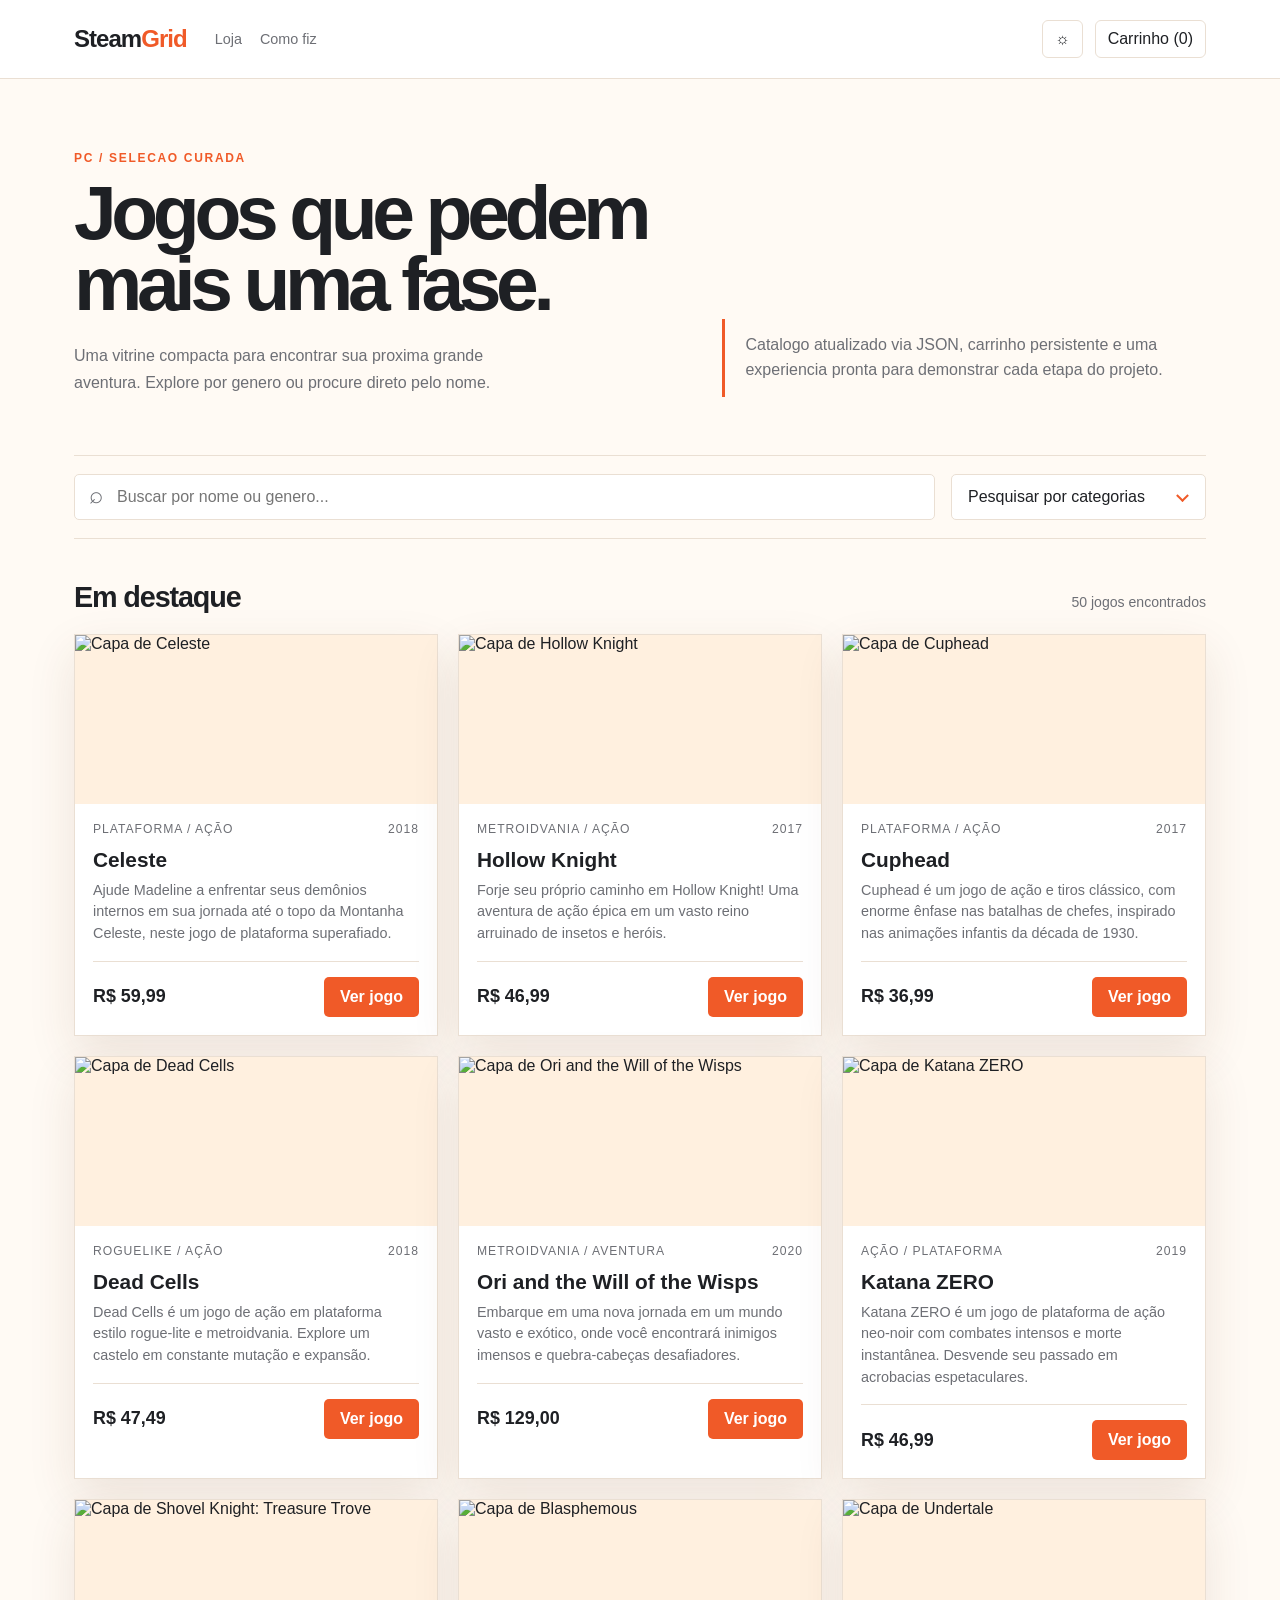
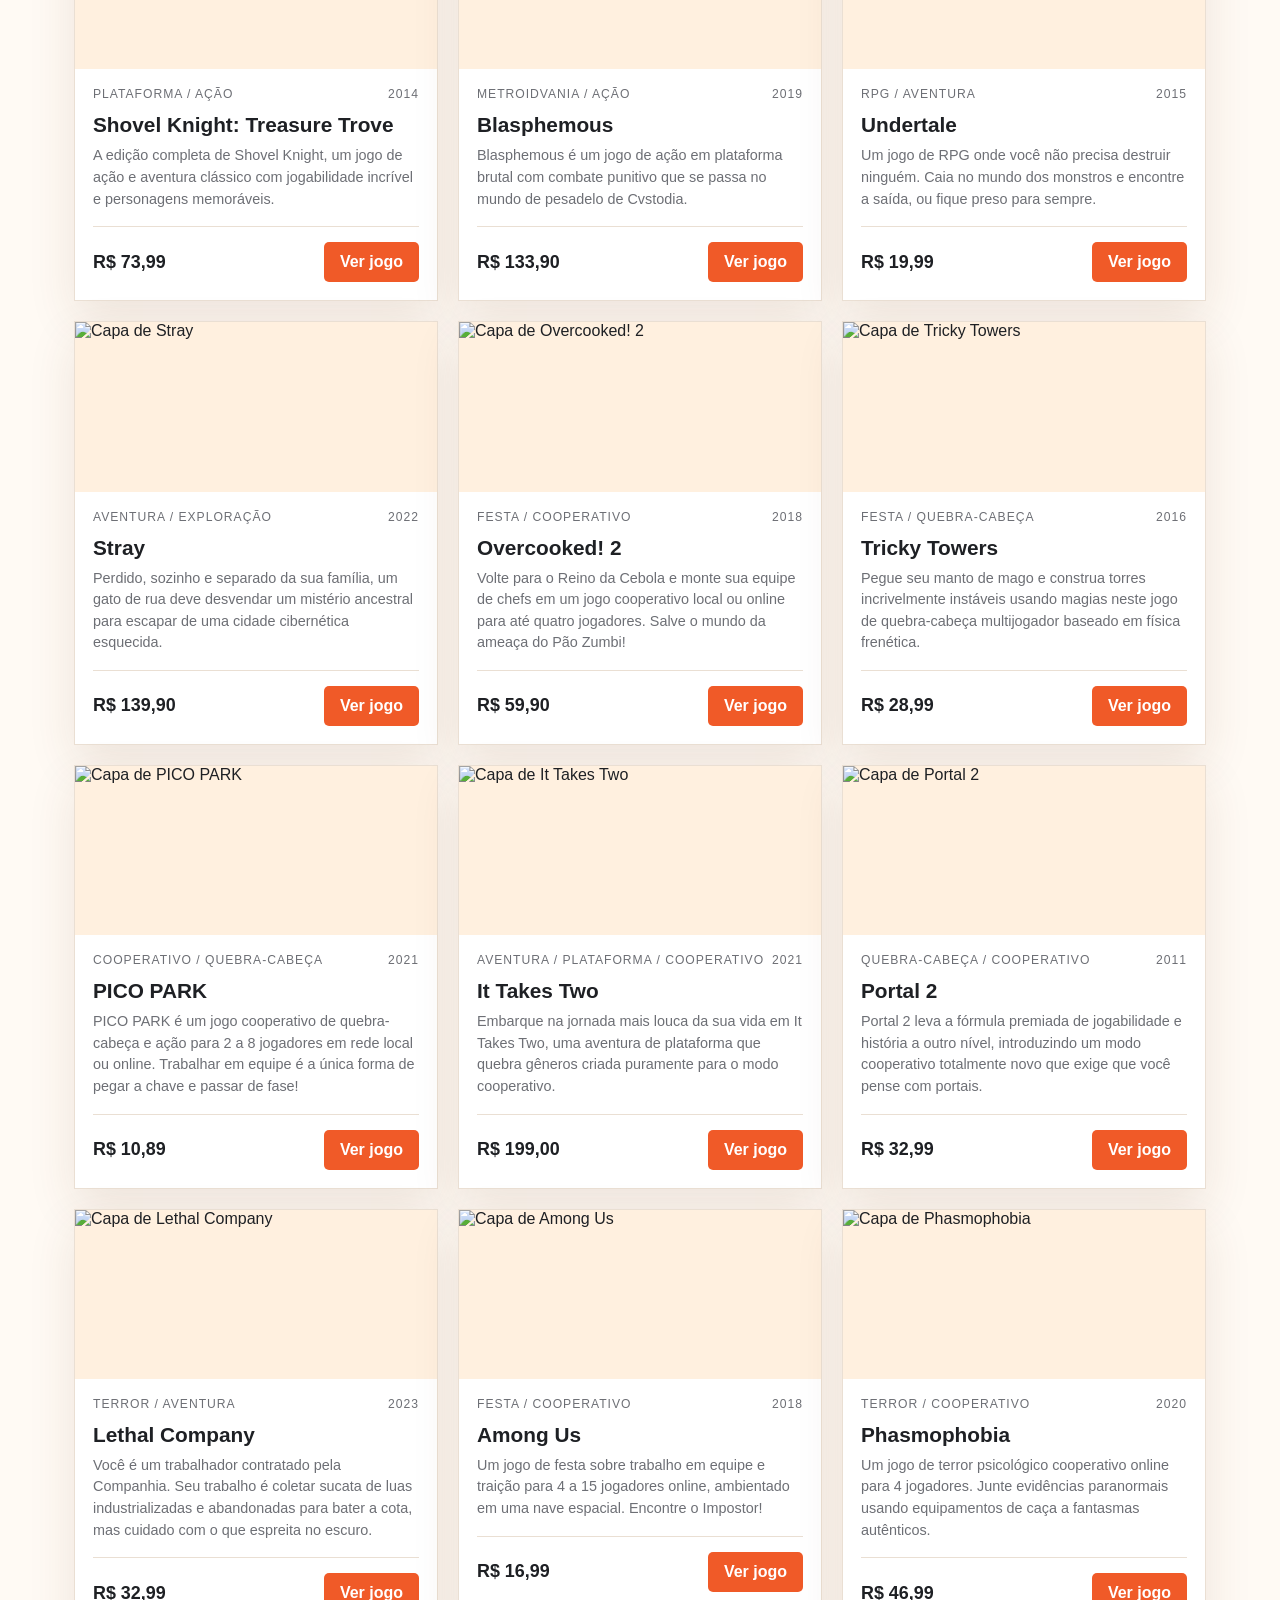
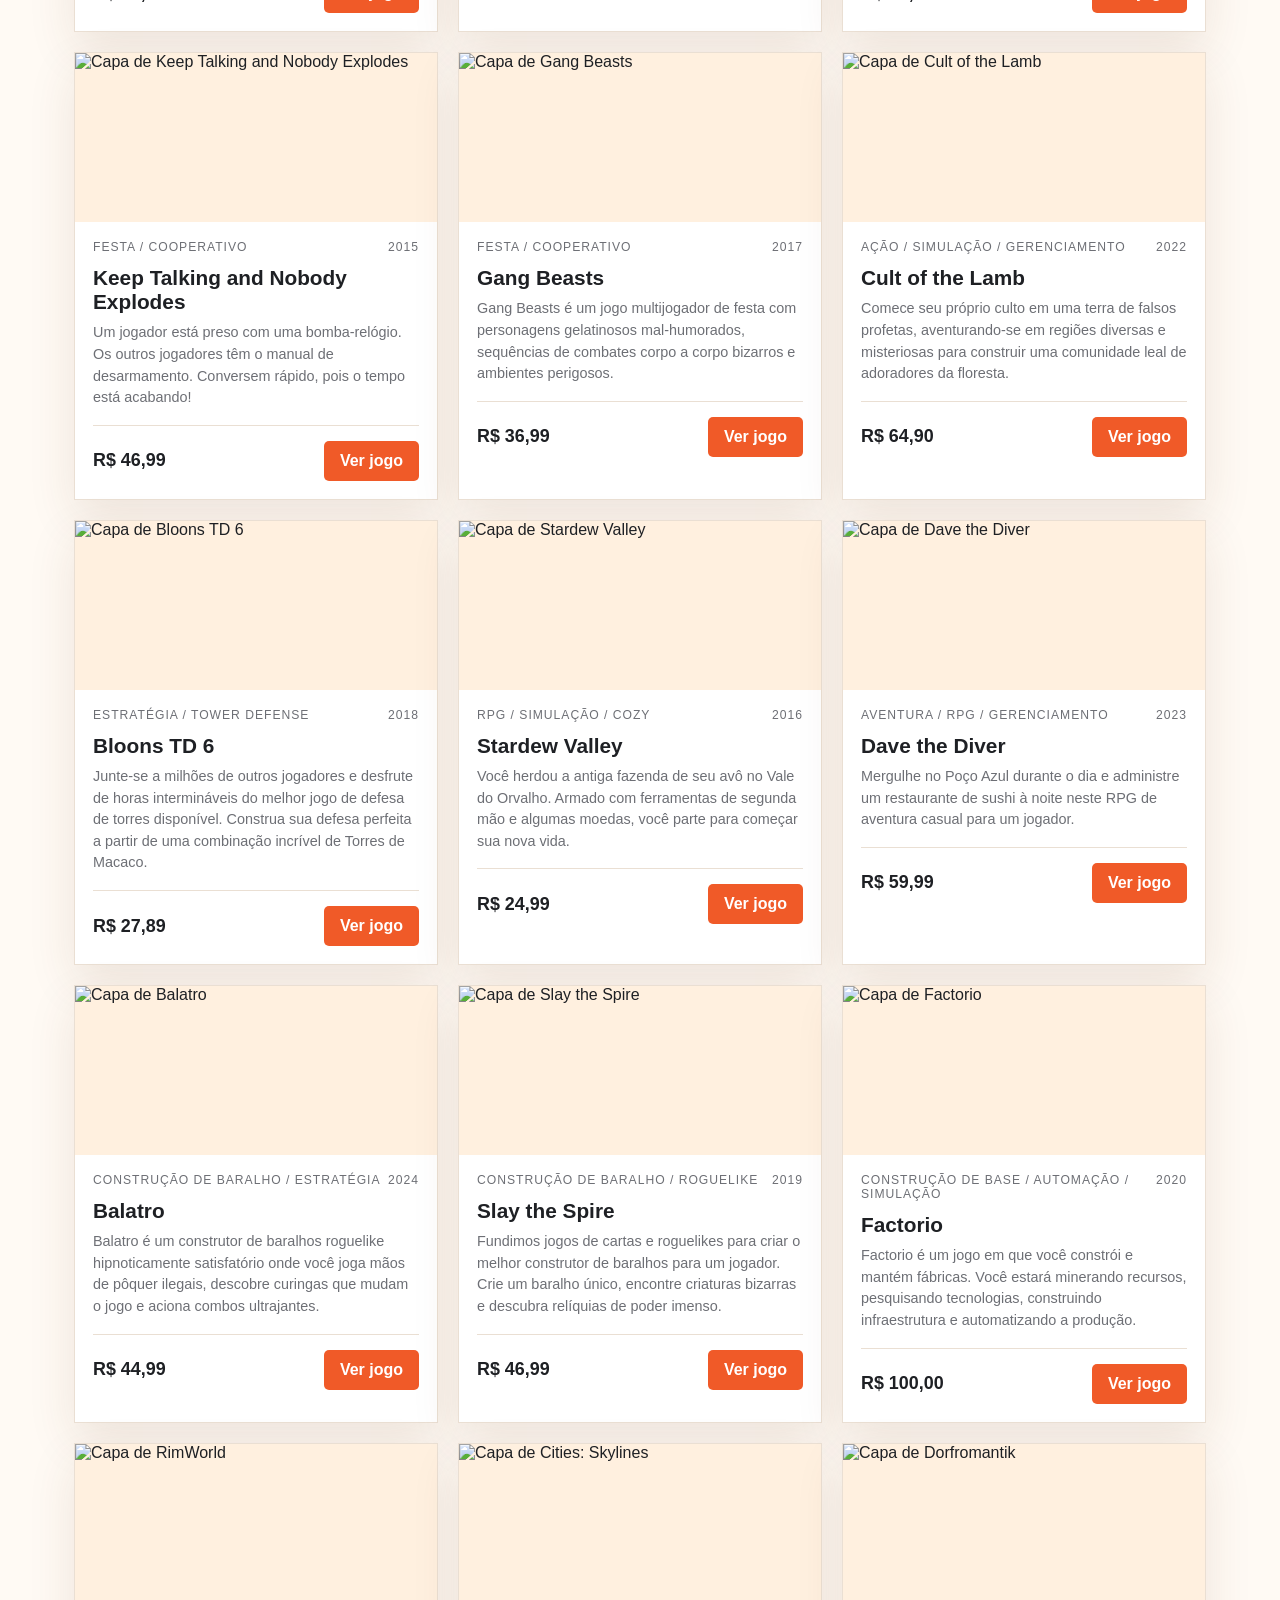
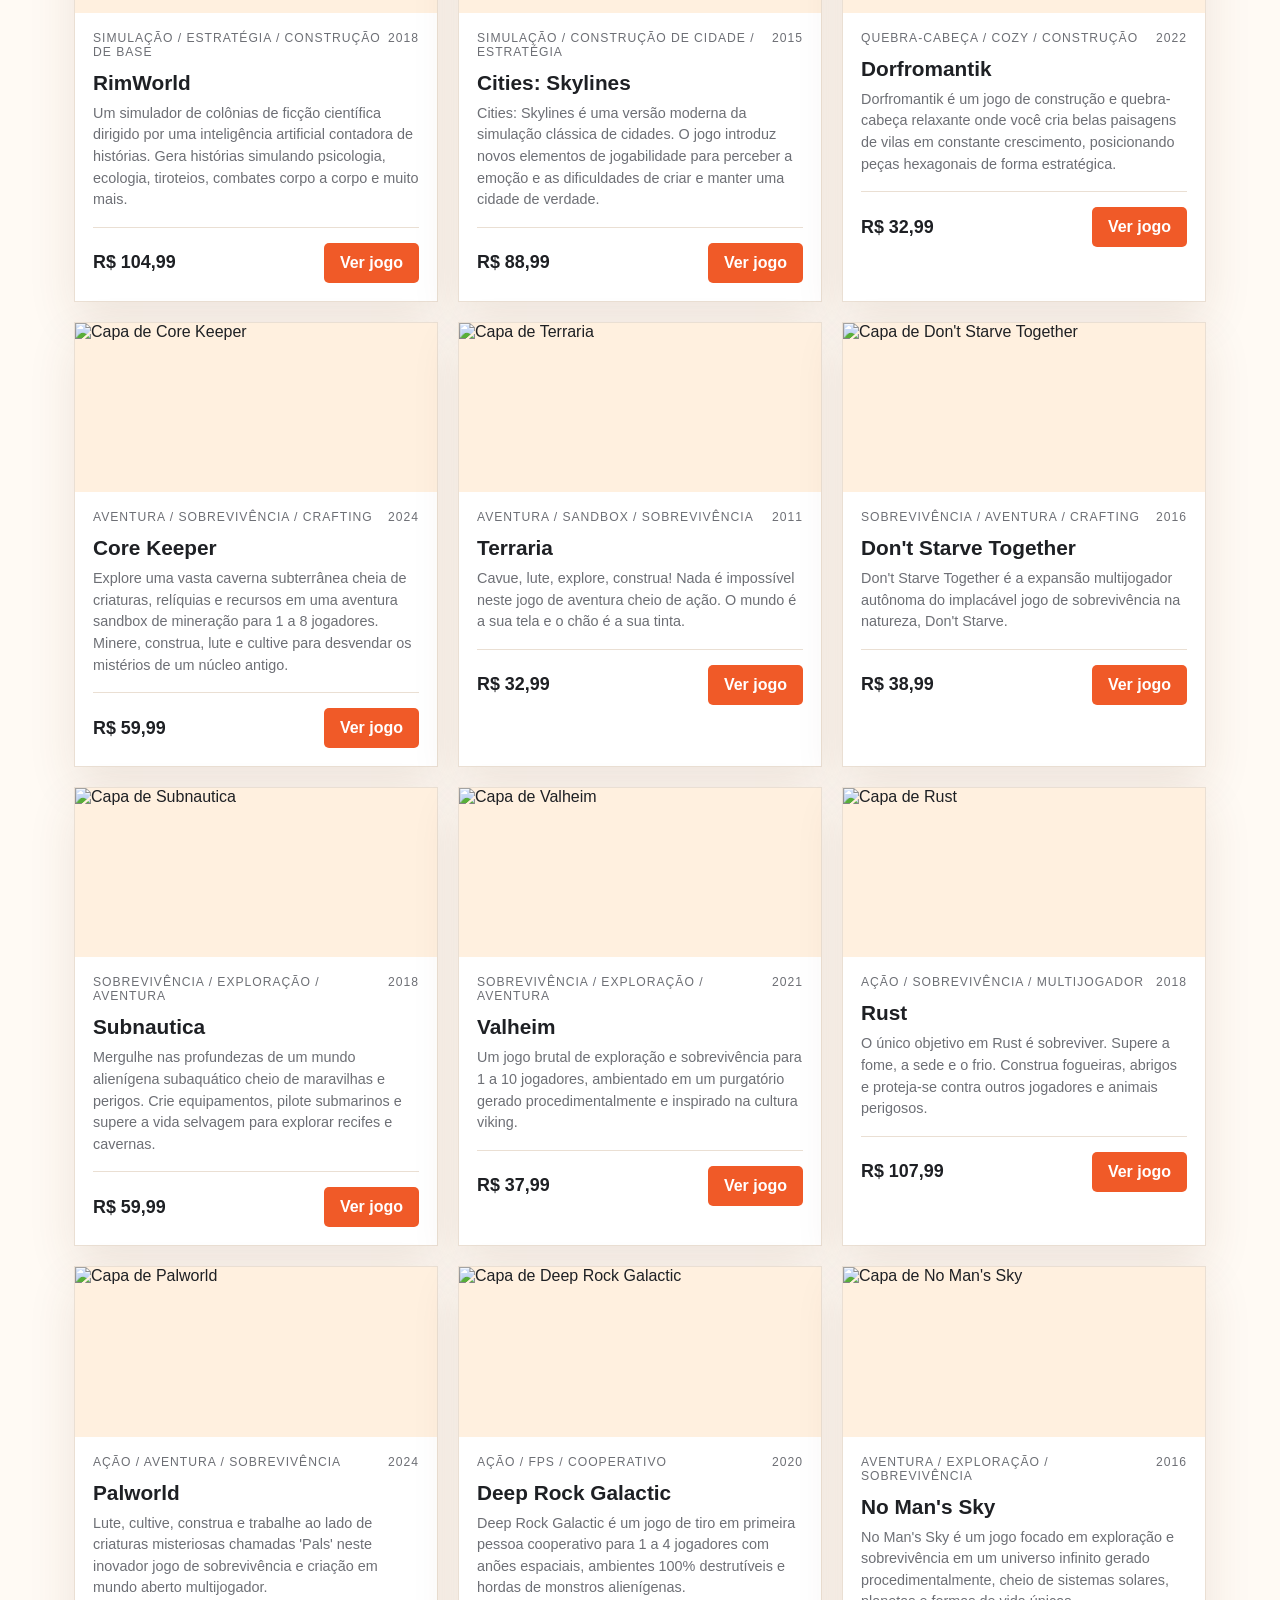
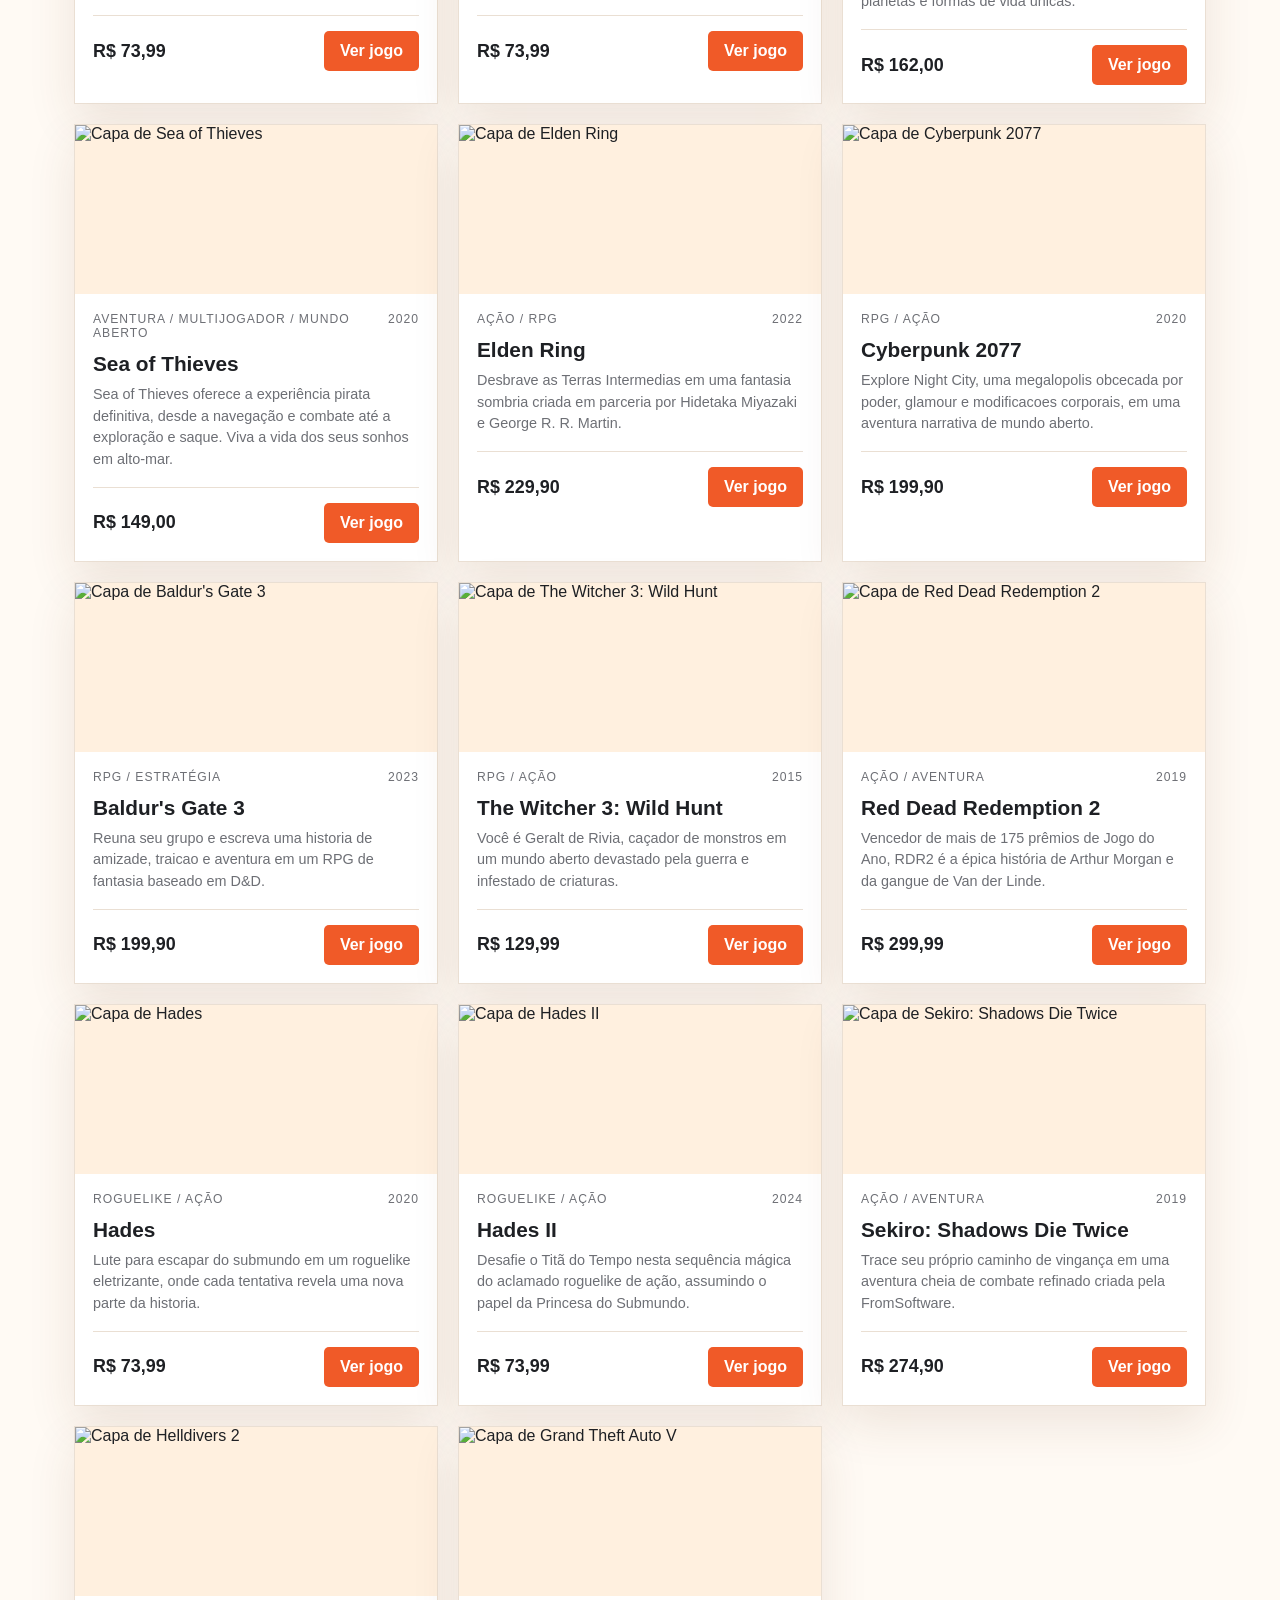
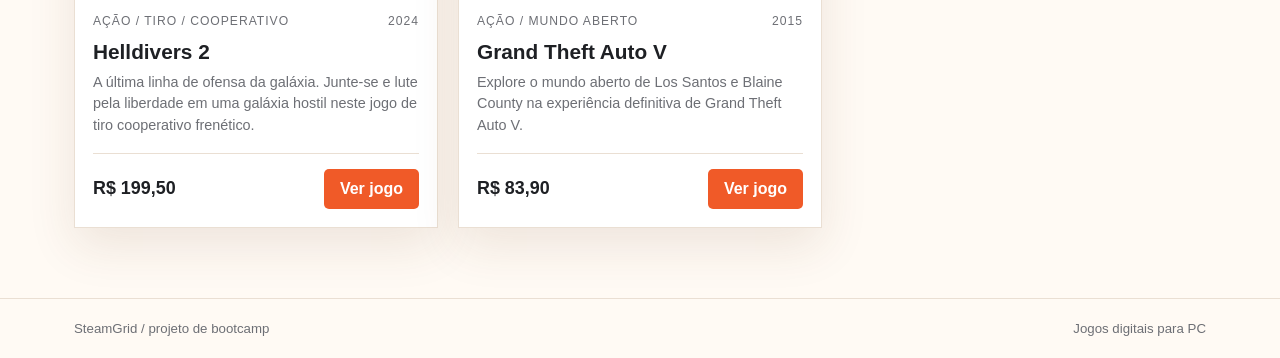
==== index.html @ 51281e7f "Corrigido algumas imagens dos jogos, Botão de visualizar categorias, e melhoria na pagina do produto" ====
<!doctype html>
<html lang="pt-BR">
<head>
  <meta charset="UTF-8">
  <meta name="viewport" content="width=device-width, initial-scale=1.0">
  <title>SteamGrid | Jogos para PC</title>
  <link rel="stylesheet" href="style.css">
</head>
<body data-page="home">
  <header class="site-header">
    <div class="header-inner">
      <a class="brand" href="index.html">Steam<span>Grid</span></a>
      <nav class="nav-links" aria-label="Navegacao principal">
        <a href="index.html">Loja</a>
        <a href="como-fiz.html">Como fiz</a>
      </nav>
      <div class="header-actions">
        <button class="icon-button" id="theme-toggle" type="button" aria-label="Alternar tema">☼</button>
        <a class="cart-link" href="carrinho.html">Carrinho (<span id="cart-count">0</span>)</a>
      </div>
    </div>
  </header>
  <main>
    <section class="hero">
      <div>
        <p class="eyebrow">PC / selecao curada</p>
        <h1>Jogos que pedem mais uma fase.</h1>
        <p class="hero-copy">Uma vitrine compacta para encontrar sua proxima grande aventura. Explore por genero ou procure direto pelo nome.</p>
      </div>
      <p class="hero-note">Catalogo atualizado via JSON, carrinho persistente e uma experiencia pronta para demonstrar cada etapa do projeto.</p>
    </section>
    <section class="toolbar" aria-label="Filtros de produtos">
      <div class="search"><input id="search-input" type="search" placeholder="Buscar por nome ou genero..." aria-label="Buscar jogos"></div>
      <div class="category-picker">
        <button class="category-trigger" id="category-trigger" type="button" aria-expanded="false" aria-controls="category-panel">Pesquisar por categorias</button>
        <div class="category-panel" id="category-panel" hidden>
          <div class="category-panel-heading"><strong>Escolha uma categoria</strong><button class="category-close" id="category-close" type="button" aria-label="Fechar categorias">×</button></div>
          <div class="category-options" id="genre-filters"></div>
        </div>
      </div>
    </section>
    <section>
      <div class="section-heading"><h2>Em destaque</h2><span id="result-count"></span></div>
      <div class="product-grid" id="product-grid" aria-live="polite"></div>
    </section>
  </main>
  <footer class="site-footer"><div class="footer-inner"><span>SteamGrid / projeto de bootcamp</span><span>Jogos digitais para PC</span></div></footer>
  <script src="app.js"></script>
</body>
</html>
---- style.css ----
:root {
  --bg: #fffaf4;
  --surface: #ffffff;
  --surface-muted: #fff0df;
  --text: #1e2024;
  --muted: #6d6f75;
  --line: #eadfd3;
  --accent: #f05a28;
  --accent-dark: #c73d12;
  --shadow: 0 18px 45px rgba(101, 58, 28, .11);
}

* { box-sizing: border-box; }

body {
  margin: 0;
  background: var(--bg);
  color: var(--text);
  font-family: "Trebuchet MS", "Segoe UI", sans-serif;
  transition: background .25s ease, color .25s ease;
}

body.dark-mode {
  --bg: #12171d;
  --surface: #1b232c;
  --surface-muted: #26394a;
  --text: #edf4fa;
  --muted: #a6b1bc;
  --line: #344451;
  --accent: #65b8e8;
  --accent-dark: #98d7fa;
  --shadow: 0 18px 45px rgba(0, 0, 0, .28);
}

a { color: inherit; text-decoration: none; }
button, input, select { font: inherit; }
button { cursor: pointer; }

.site-header {
  border-bottom: 1px solid var(--line);
  background: var(--surface);
  position: sticky;
  top: 0;
  z-index: 10;
}

.header-inner, main, .footer-inner { max-width: 1180px; margin: 0 auto; padding-left: 24px; padding-right: 24px; }
.header-inner { min-height: 78px; display: flex; align-items: center; gap: 28px; }
.brand { font-size: 1.5rem; font-weight: 900; letter-spacing: -.04em; }
.brand span { color: var(--accent); }
.nav-links { display: flex; gap: 18px; color: var(--muted); font-size: .9rem; }
.nav-links a:hover { color: var(--accent); }
.header-actions { margin-left: auto; display: flex; align-items: center; gap: 12px; }
.icon-button, .cart-link { border: 1px solid var(--line); background: var(--surface); color: var(--text); border-radius: 6px; padding: 9px 12px; }
.icon-button:hover, .cart-link:hover { border-color: var(--accent); color: var(--accent); }

.hero { padding: 72px 0 42px; display: grid; grid-template-columns: 1fr .8fr; gap: 44px; align-items: end; }
.eyebrow { color: var(--accent); font-size: .75rem; font-weight: 900; letter-spacing: .14em; text-transform: uppercase; }
h1, h2, h3, p { margin-top: 0; }
h1 { font-size: clamp(2.7rem, 6vw, 5.8rem); line-height: .92; letter-spacing: -.07em; max-width: 700px; margin-bottom: 24px; }
.hero-copy { color: var(--muted); max-width: 470px; line-height: 1.7; }
.hero-note { border-left: 3px solid var(--accent); padding: 14px 0 14px 20px; color: var(--muted); line-height: 1.55; }

.toolbar { border-top: 1px solid var(--line); border-bottom: 1px solid var(--line); padding: 18px 0; display: flex; gap: 16px; flex-wrap: wrap; align-items: center; }
.search { flex: 1 1 250px; min-width: 0; position: relative; }
.search input { width: 100%; border: 1px solid var(--line); border-radius: 5px; background: var(--surface); color: var(--text); padding: 13px 16px 13px 42px; outline: none; }
.search input:focus { border-color: var(--accent); }
.search::before { content: "⌕"; position: absolute; left: 15px; top: 7px; color: var(--muted); font-size: 1.5rem; }
.category-picker { position: relative; flex: 0 1 255px; }
.category-trigger { position: relative; width: 100%; border: 1px solid var(--line); border-radius: 5px; background: var(--surface); color: var(--text); padding: 13px 44px 13px 16px; text-align: left; transition: border-color .2s ease, box-shadow .2s ease; }
.category-trigger::after { content: ""; position: absolute; right: 18px; top: 50%; width: 7px; height: 7px; border-right: 2px solid var(--accent); border-bottom: 2px solid var(--accent); transform: translateY(-65%) rotate(45deg); transition: transform .2s ease; }
.category-trigger:hover, .category-trigger[aria-expanded="true"] { border-color: var(--accent); }
.category-trigger[aria-expanded="true"] { box-shadow: 0 0 0 3px rgba(240, 90, 40, .12); }
.category-trigger[aria-expanded="true"]::after { transform: translateY(-25%) rotate(225deg); }
.category-panel { position: absolute; z-index: 5; top: calc(100% + 10px); right: 0; width: min(360px, calc(100vw - 48px)); padding: 18px; border: 1px solid var(--line); background: var(--surface); box-shadow: var(--shadow); }
.category-panel-heading { display: flex; align-items: center; justify-content: space-between; gap: 16px; padding-bottom: 14px; border-bottom: 1px solid var(--line); }
.category-close { border: 0; background: transparent; color: var(--muted); font-size: 1.5rem; line-height: 1; padding: 0 4px; }
.category-close:hover { color: var(--accent); }
.category-options { display: grid; grid-template-columns: 1fr 1fr; gap: 8px; padding: 14px 8px 2px 0; max-height: 260px; overflow-y: auto; scrollbar-width: thin; scrollbar-color: var(--accent) var(--surface-muted); }
.category-options::-webkit-scrollbar { width: 9px; }
.category-options::-webkit-scrollbar-track { border-radius: 99px; background: var(--surface-muted); }
.category-options::-webkit-scrollbar-thumb { border: 2px solid var(--surface-muted); border-radius: 99px; background: var(--accent); }
.category-options::-webkit-scrollbar-thumb:hover { background: var(--accent-dark); }
.filter-button { border: 1px solid var(--line); background: transparent; color: var(--muted); border-radius: 4px; padding: 10px 12px; text-align: left; }
.filter-button.active, .filter-button:hover { background: var(--accent); border-color: var(--accent); color: #fff; }

.section-heading { display: flex; justify-content: space-between; align-items: baseline; padding: 42px 0 20px; }
.section-heading h2 { font-size: 1.8rem; letter-spacing: -.04em; margin: 0; }
#result-count { color: var(--muted); font-size: .88rem; }
.product-grid { display: grid; grid-template-columns: repeat(3, 1fr); gap: 20px; padding-bottom: 70px; }
.product-card { overflow: hidden; border: 1px solid var(--line); background: var(--surface); box-shadow: var(--shadow); transition: transform .2s ease, box-shadow .2s ease; }
.product-card:hover { transform: translateY(-5px); box-shadow: 0 22px 50px rgba(101, 58, 28, .18); }
.product-image { width: 100%; aspect-ratio: 460 / 215; object-fit: contain; background: var(--surface-muted); display: block; }
.card-body { padding: 18px; }
.card-meta { display: flex; justify-content: space-between; color: var(--muted); font-size: .76rem; text-transform: uppercase; letter-spacing: .08em; }
.card-body h3 { font-size: 1.3rem; margin: 12px 0 8px; }
.card-description { color: var(--muted); line-height: 1.5; min-height: 48px; font-size: .9rem; }
.card-footer { border-top: 1px solid var(--line); margin-top: 16px; padding-top: 15px; display: flex; align-items: center; justify-content: space-between; }
.price { font-weight: 900; font-size: 1.12rem; }
.cta { display: inline-flex; align-items: center; justify-content: center; border: 0; border-radius: 5px; background: var(--accent); color: #fff; padding: 11px 16px; font-weight: 800; }
.cta:hover { background: var(--accent-dark); }
.empty-state { grid-column: 1 / -1; text-align: center; padding: 70px 20px; color: var(--muted); }

.page-shell { padding-top: 55px; padding-bottom: 80px; min-height: calc(100vh - 160px); }
.back-link { color: var(--accent); font-size: .9rem; font-weight: 800; }
.detail { display: grid; grid-template-columns: .9fr 1.1fr; gap: 48px; padding-top: 24px; }
.detail-media { min-width: 0; }
.detail-info { padding-top: 2px; }
.detail-info .back-link { display: inline-flex; margin-bottom: 22px; }
.detail-info .eyebrow { margin-bottom: 18px; padding-top: 16px; border-top: 1px solid var(--line); }
.detail-image { width: 100%; aspect-ratio: 460 / 215; object-fit: contain; background: var(--surface-muted); box-shadow: var(--shadow); }
.detail-gallery { display: grid; grid-template-columns: repeat(4, 1fr); gap: 10px; margin-top: 12px; }
.gallery-thumb { min-width: 0; padding: 0; border: 2px solid transparent; background: var(--surface-muted); cursor: pointer; }
.gallery-thumb.active, .gallery-thumb:hover { border-color: var(--accent); }
.gallery-thumb img { display: block; width: 100%; aspect-ratio: 460 / 215; object-fit: cover; }
.detail h1 { font-size: clamp(2.4rem, 5vw, 4.8rem); margin-top: 14px; }
.detail-description { color: var(--muted); font-size: 1.08rem; line-height: 1.7; max-width: 620px; }
.detail-price { font-size: 2rem; font-weight: 900; margin: 28px 0 18px; }
.specs { display: grid; gap: 14px; margin: 36px 0; }
.spec { border-top: 1px solid var(--line); padding-top: 13px; }
.spec strong { display: block; font-size: .78rem; color: var(--accent); text-transform: uppercase; letter-spacing: .1em; margin-bottom: 7px; }
.spec span { color: var(--muted); line-height: 1.5; }

.content-narrow { max-width: 760px; margin: 0 auto; }
.content-narrow h1 { font-size: clamp(2.8rem, 7vw, 5rem); }
.form { display: grid; gap: 16px; margin-top: 30px; }
.form label { display: grid; gap: 7px; font-weight: 800; font-size: .9rem; }
.form input, .form select { border: 1px solid var(--line); background: var(--surface); color: var(--text); padding: 13px; border-radius: 4px; }
.payment-details { display: grid; }
.payment-panel { display: grid; gap: 14px; border: 1px solid var(--line); background: var(--surface-muted); padding: 22px; }
.payment-panel h2 { margin: 0; font-size: 1.25rem; }
.boleto-required { color: var(--accent); }
.payment-panel label { background: var(--surface); padding: 12px; border: 1px solid var(--line); }
.payment-panel input, .payment-panel select { width: 100%; }
.form-row { display: grid; grid-template-columns: 1fr 1fr; gap: 14px; }
.installments-title { margin: 0 0 10px; font-size: .95rem; }
.installment-control { display: grid; gap: 8px; border-top: 1px solid var(--line); padding-top: 16px; }
.installment-control > label { padding: 0; border: 0; background: transparent; }
.installment-input-row { display: flex; align-items: center; gap: 12px; }
.installment-input-row input { width: 92px; font-size: 1.15rem; font-weight: 900; text-align: center; }
.installment-input-row span { color: var(--muted); font-size: .85rem; font-weight: 400; }
.installment-summary { display: flex; justify-content: space-between; align-items: center; gap: 12px; padding: 14px; border: 1px solid var(--accent); background: var(--surface); }
.installment-summary strong { color: var(--accent); font-size: 1.15rem; }
.installment-summary span { color: var(--muted); font-size: .82rem; text-align: right; }
.boleto-customer { display: grid; grid-template-columns: 1fr 1fr; gap: 14px; border-bottom: 1px solid var(--line); padding-bottom: 10px; }
.boleto-customer p { margin: 0; overflow-wrap: anywhere; }
.qr-code { width: 174px; height: 174px; margin: 0 auto; border: 10px solid #fff; background-color: #fff; background-image: linear-gradient(90deg, #111 12%, transparent 12% 22%, #111 22% 35%, transparent 35% 45%, #111 45% 58%, transparent 58% 70%, #111 70% 79%, transparent 79%), linear-gradient(#111 12%, transparent 12% 24%, #111 24% 38%, transparent 38% 49%, #111 49% 63%, transparent 63% 76%, #111 76% 88%, transparent 88%); background-size: 37px 37px; box-shadow: inset 0 0 0 8px #111; }
.payment-code { overflow-wrap: anywhere; font-family: monospace; font-size: .82rem; text-align: center; color: var(--text); margin: 0; }
.pix-panel > p:not(.payment-code) { text-align: center; color: var(--muted); margin: 0; }
.pix-timer { display: flex; justify-content: space-between; align-items: center; border-top: 1px solid var(--line); padding-top: 14px; color: var(--muted); }
.pix-timer strong { color: var(--accent); font-size: 1.4rem; font-variant-numeric: tabular-nums; }
.barcode { overflow: hidden; font-family: monospace; font-size: 1.7rem; letter-spacing: .12em; white-space: nowrap; margin: 0; }
.secondary-button { justify-self: start; border: 1px solid var(--accent); background: transparent; color: var(--accent); border-radius: 5px; padding: 10px 14px; font-weight: 800; }
.secondary-button:hover { background: var(--accent); color: #fff; }
.cart-list { display: grid; gap: 12px; margin: 28px 0; }
.cart-item { display: flex; gap: 18px; align-items: center; border-bottom: 1px solid var(--line); padding: 0 0 14px; }
.cart-item img { width: 120px; height: 76px; object-fit: cover; }
.cart-item-main { flex: 1; }
.cart-item-main h3 { margin: 0 0 5px; }
.cart-item-main p { color: var(--muted); margin: 0; font-size: .9rem; }
.remove-button { border: 0; background: none; color: var(--muted); }
.remove-button:hover { color: var(--accent); }
.cart-total { display: flex; justify-content: space-between; align-items: center; border-top: 2px solid var(--text); padding-top: 18px; font-size: 1.25rem; font-weight: 900; }
.success { text-align: center; padding: 80px 0; }
.success-mark { color: var(--accent); font-size: 4rem; font-weight: 900; }
.video-placeholder { aspect-ratio: 16 / 9; border: 1px dashed var(--accent); display: grid; place-items: center; margin-top: 30px; color: var(--muted); background: var(--surface-muted); }
.site-footer { border-top: 1px solid var(--line); color: var(--muted); padding: 22px 0; font-size: .83rem; }
.footer-inner { display: flex; justify-content: space-between; gap: 20px; }

@media (max-width: 760px) {
  .header-inner { gap: 14px; flex-wrap: wrap; padding-top: 14px; padding-bottom: 14px; }
  .nav-links { order: 3; width: 100%; justify-content: space-between; }
  .hero, .detail { grid-template-columns: 1fr; gap: 22px; padding-top: 45px; }
  h1 { font-size: 3.5rem; }
  .product-grid { grid-template-columns: 1fr; }
  .form-row { grid-template-columns: 1fr; gap: 16px; }
  .section-heading { padding-top: 32px; }
  .footer-inner { flex-direction: column; }
}

@media print {
  @page { size: A4; margin: 12mm; }
  html, body { width: 100%; height: 100%; margin: 0; padding: 0; overflow: hidden; }
  body * { visibility: hidden; }
  #boleto, #boleto * { visibility: visible; }
  #boleto { position: fixed; inset: 0; width: 100%; height: auto; max-height: 100%; border: 1px solid #111; color: #111; background: #fff; padding: 24px; page-break-inside: avoid; break-inside: avoid; }
  #print-boleto { display: none; }
}
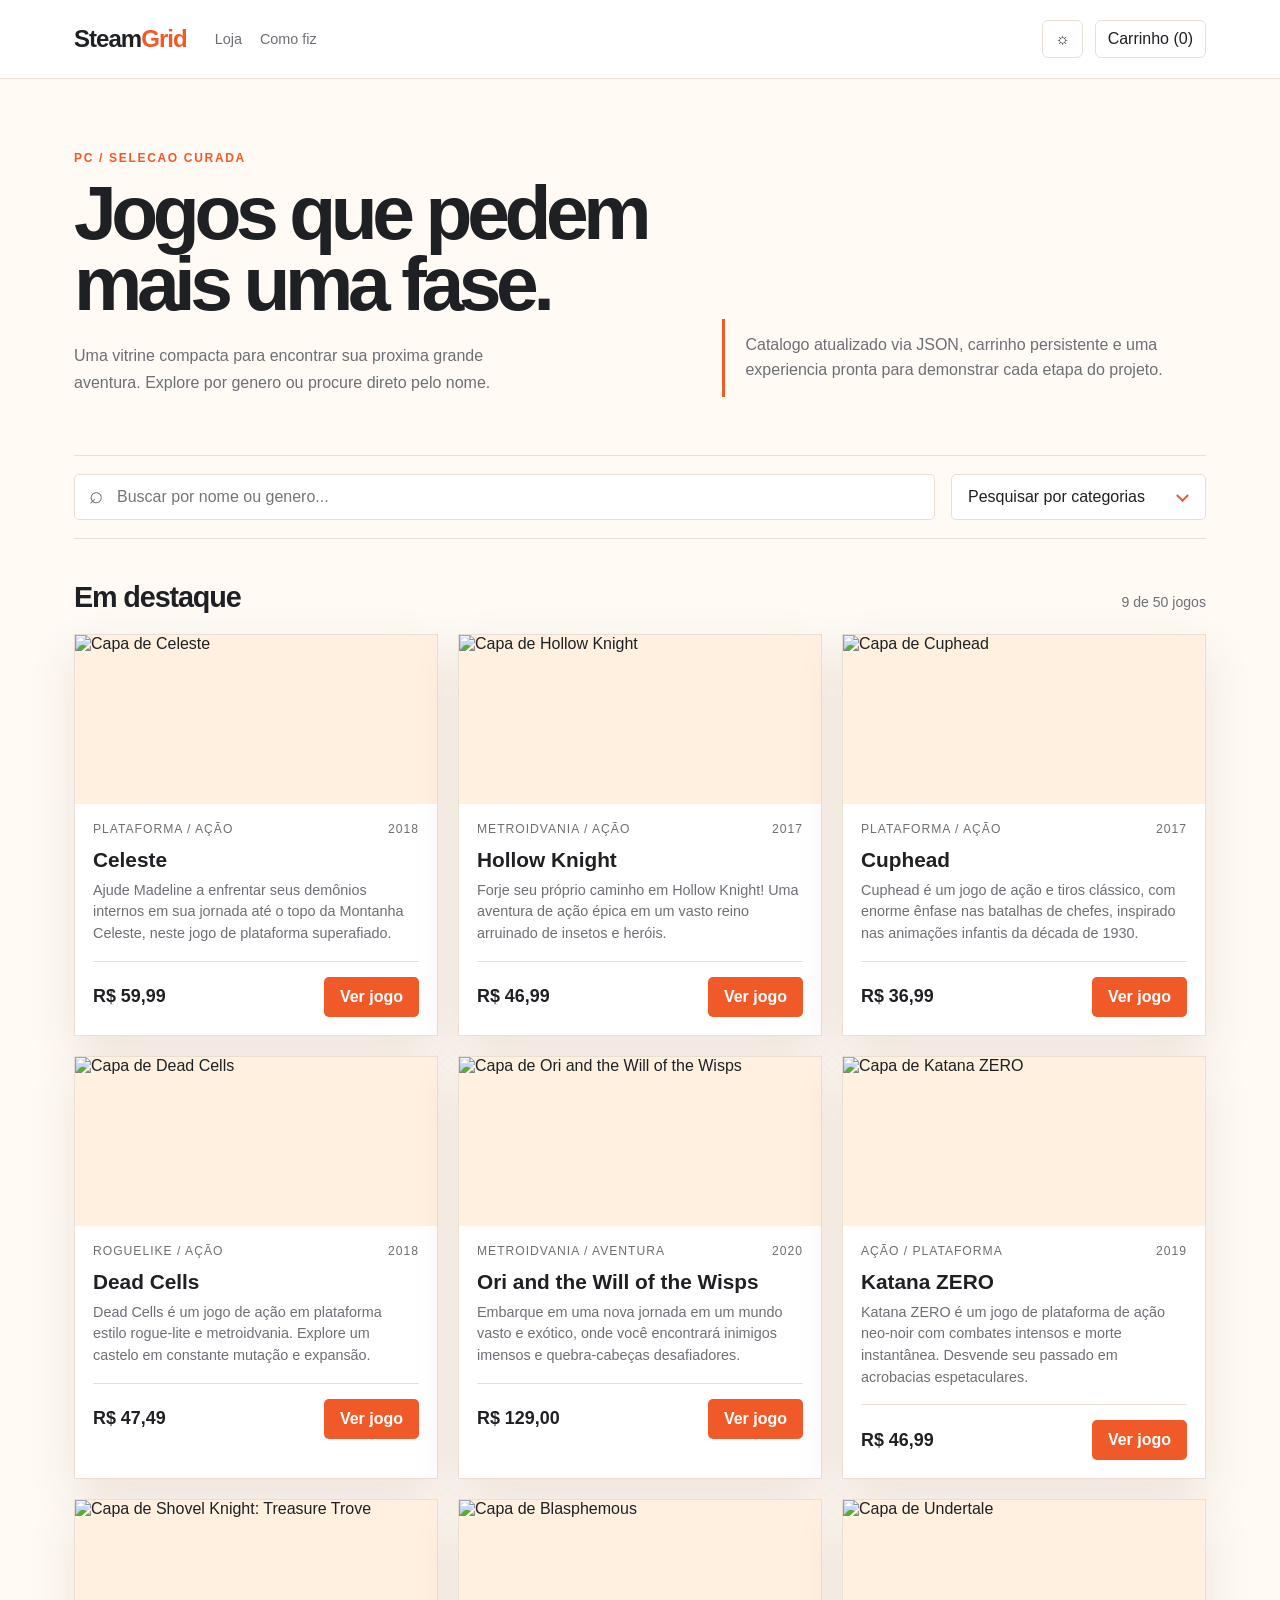
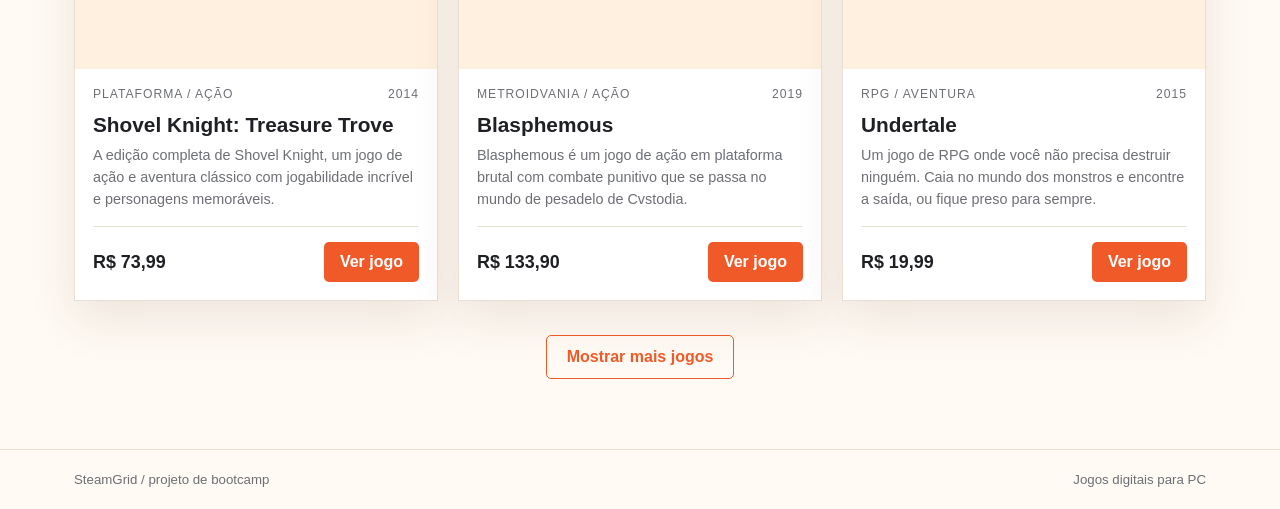
==== commit 8e24a9eb: "Adicionado o botão de 'mostrar mais', para fazer carregar menos imagens na hora que abrir a pagina, " ====
--- a/index.html
+++ b/index.html
@@ -42,6 +42,8 @@
     <section>
       <div class="section-heading"><h2>Em destaque</h2><span id="result-count"></span></div>
       <div class="product-grid" id="product-grid" aria-live="polite"></div>
+      <button class="load-more" id="load-more" type="button">Mostrar mais jogos</button>
+      <p class="list-end-message" id="list-end-message" hidden>Você chegou ao fim da lista.</p>
     </section>
   </main>
   <footer class="site-footer"><div class="footer-inner"><span>SteamGrid / projeto de bootcamp</span><span>Jogos digitais para PC</span></div></footer>
--- a/style.css
+++ b/style.css
@@ -91,6 +91,10 @@
 .product-card { overflow: hidden; border: 1px solid var(--line); background: var(--surface); box-shadow: var(--shadow); transition: transform .2s ease, box-shadow .2s ease; }
 .product-card:hover { transform: translateY(-5px); box-shadow: 0 22px 50px rgba(101, 58, 28, .18); }
 .product-image { width: 100%; aspect-ratio: 460 / 215; object-fit: contain; background: var(--surface-muted); display: block; }
+.load-more { display: block; margin: -36px auto 70px; border: 1px solid var(--accent); border-radius: 5px; background: transparent; color: var(--accent); padding: 12px 20px; font-weight: 800; }
+.load-more[hidden], .list-end-message[hidden] { display: none; }
+.load-more:hover { background: var(--accent); color: #fff; }
+.list-end-message { margin: -36px auto 70px; color: var(--muted); font-size: .88rem; text-align: center; }
 .card-body { padding: 18px; }
 .card-meta { display: flex; justify-content: space-between; color: var(--muted); font-size: .76rem; text-transform: uppercase; letter-spacing: .08em; }
 .card-body h3 { font-size: 1.3rem; margin: 12px 0 8px; }
@@ -144,7 +148,19 @@
 .installment-summary span { color: var(--muted); font-size: .82rem; text-align: right; }
 .boleto-customer { display: grid; grid-template-columns: 1fr 1fr; gap: 14px; border-bottom: 1px solid var(--line); padding-bottom: 10px; }
 .boleto-customer p { margin: 0; overflow-wrap: anywhere; }
-.qr-code { width: 174px; height: 174px; margin: 0 auto; border: 10px solid #fff; background-color: #fff; background-image: linear-gradient(90deg, #111 12%, transparent 12% 22%, #111 22% 35%, transparent 35% 45%, #111 45% 58%, transparent 58% 70%, #111 70% 79%, transparent 79%), linear-gradient(#111 12%, transparent 12% 24%, #111 24% 38%, transparent 38% 49%, #111 49% 63%, transparent 63% 76%, #111 76% 88%, transparent 88%); background-size: 37px 37px; box-shadow: inset 0 0 0 8px #111; }
+.boleto-products { display: grid; gap: 9px; padding: 14px 0; border-bottom: 1px solid var(--line); }
+.boleto-products-title { color: var(--accent); font-size: .78rem; letter-spacing: .1em; text-transform: uppercase; }
+.boleto-product, .boleto-summary { display: flex; justify-content: space-between; gap: 18px; }
+.boleto-product span { overflow-wrap: anywhere; }
+.boleto-product strong, .boleto-summary strong { white-space: nowrap; }
+.boleto-summary { padding-top: 14px; }
+.boleto-summary p { margin: 0; color: var(--muted); }
+.qr-code { position: relative; isolation: isolate; width: 184px; height: 184px; margin: 0 auto; border: 10px solid #fff; background-color: #fff; background-image: repeating-linear-gradient(0deg, #111 0 5px, transparent 5px 10px), repeating-linear-gradient(90deg, transparent 0 5px, #111 5px 10px); background-size: 10px 10px; box-shadow: 0 0 0 1px #d8d8d8, inset 0 0 0 2px #111; }
+.qr-code::before, .qr-code::after, .qr-code span::before { content: ""; position: absolute; z-index: 2; width: 31px; height: 31px; border: 7px solid #111; background: #fff; box-shadow: inset 0 0 0 7px #111; }
+.qr-code::before { top: 0; left: 0; }
+.qr-code::after { top: 0; right: 0; }
+.qr-code span::before { bottom: 0; left: 0; }
+.qr-code span { position: absolute; z-index: 3; left: 50%; top: 50%; width: 25px; height: 25px; transform: translate(-50%, -50%); border: 5px solid #111; background: #fff; box-shadow: 0 0 0 5px #fff; }
 .payment-code { overflow-wrap: anywhere; font-family: monospace; font-size: .82rem; text-align: center; color: var(--text); margin: 0; }
 .pix-panel > p:not(.payment-code) { text-align: center; color: var(--muted); margin: 0; }
 .pix-timer { display: flex; justify-content: space-between; align-items: center; border-top: 1px solid var(--line); padding-top: 14px; color: var(--muted); }
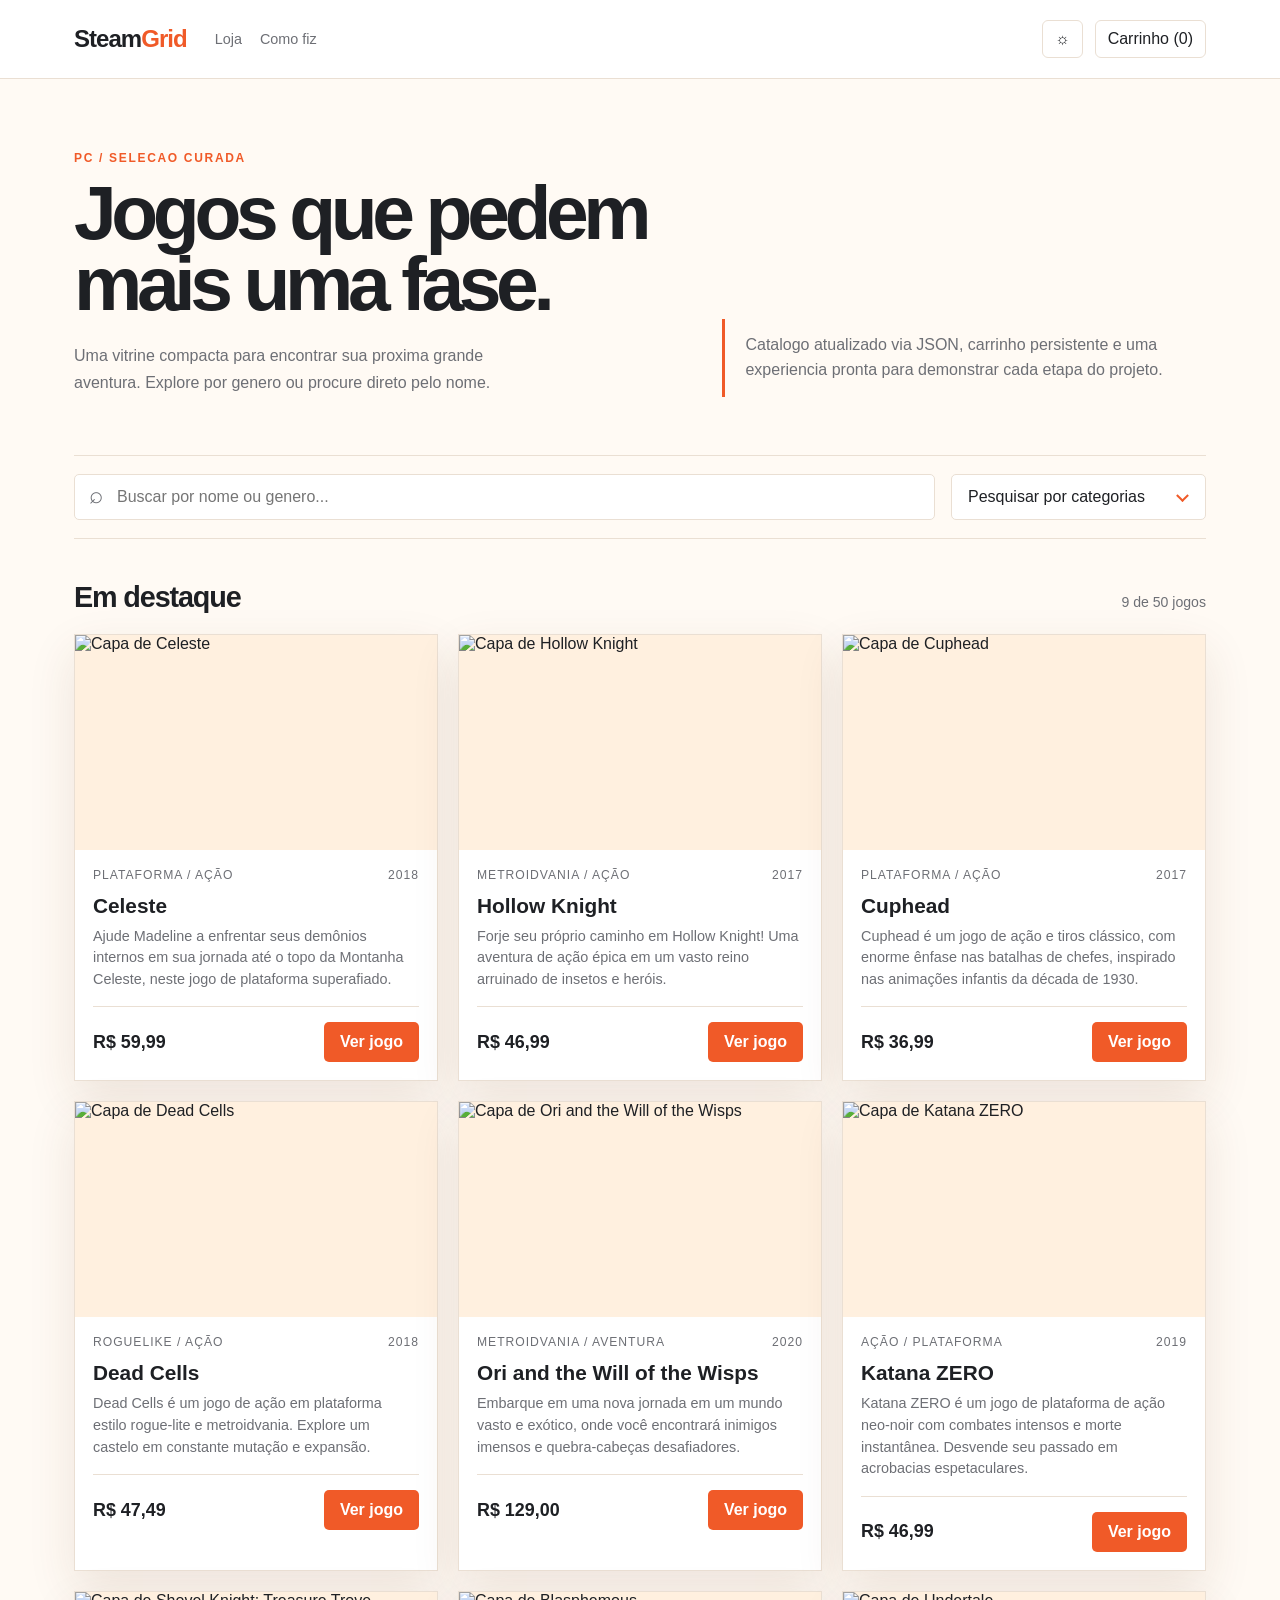
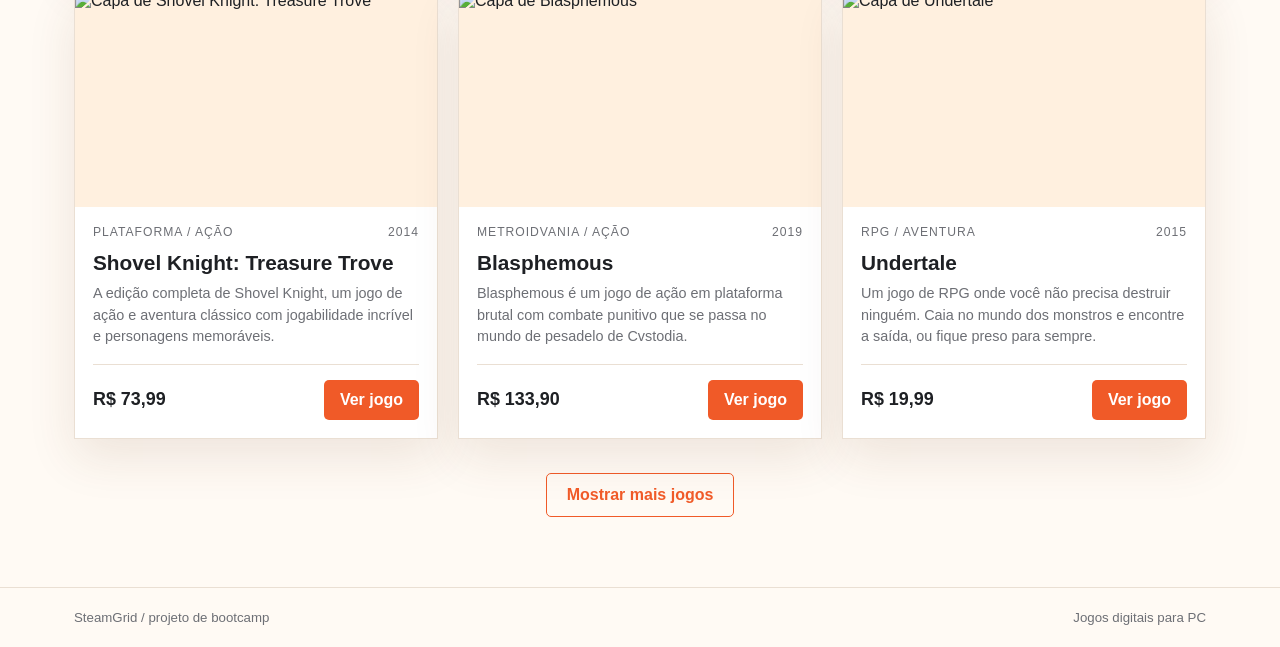
==== commit e68ca236: "Projeto refatorado para melhorar estatísticas do LightHouse" ====
--- a/index.html
+++ b/index.html
@@ -47,6 +47,6 @@
     </section>
   </main>
   <footer class="site-footer"><div class="footer-inner"><span>SteamGrid / projeto de bootcamp</span><span>Jogos digitais para PC</span></div></footer>
-  <script src="app.js"></script>
+  <script src="app.js" defer></script>
 </body>
 </html>
--- a/style.css
+++ b/style.css
@@ -116,7 +116,7 @@
 .detail-gallery { display: grid; grid-template-columns: repeat(4, 1fr); gap: 10px; margin-top: 12px; }
 .gallery-thumb { min-width: 0; padding: 0; border: 2px solid transparent; background: var(--surface-muted); cursor: pointer; }
 .gallery-thumb.active, .gallery-thumb:hover { border-color: var(--accent); }
-.gallery-thumb img { display: block; width: 100%; aspect-ratio: 460 / 215; object-fit: cover; }
+.gallery-thumb img { display: block; width: 100%; aspect-ratio: 16 / 9; object-fit: cover; }
 .detail h1 { font-size: clamp(2.4rem, 5vw, 4.8rem); margin-top: 14px; }
 .detail-description { color: var(--muted); font-size: 1.08rem; line-height: 1.7; max-width: 620px; }
 .detail-price { font-size: 2rem; font-weight: 900; margin: 28px 0 18px; }
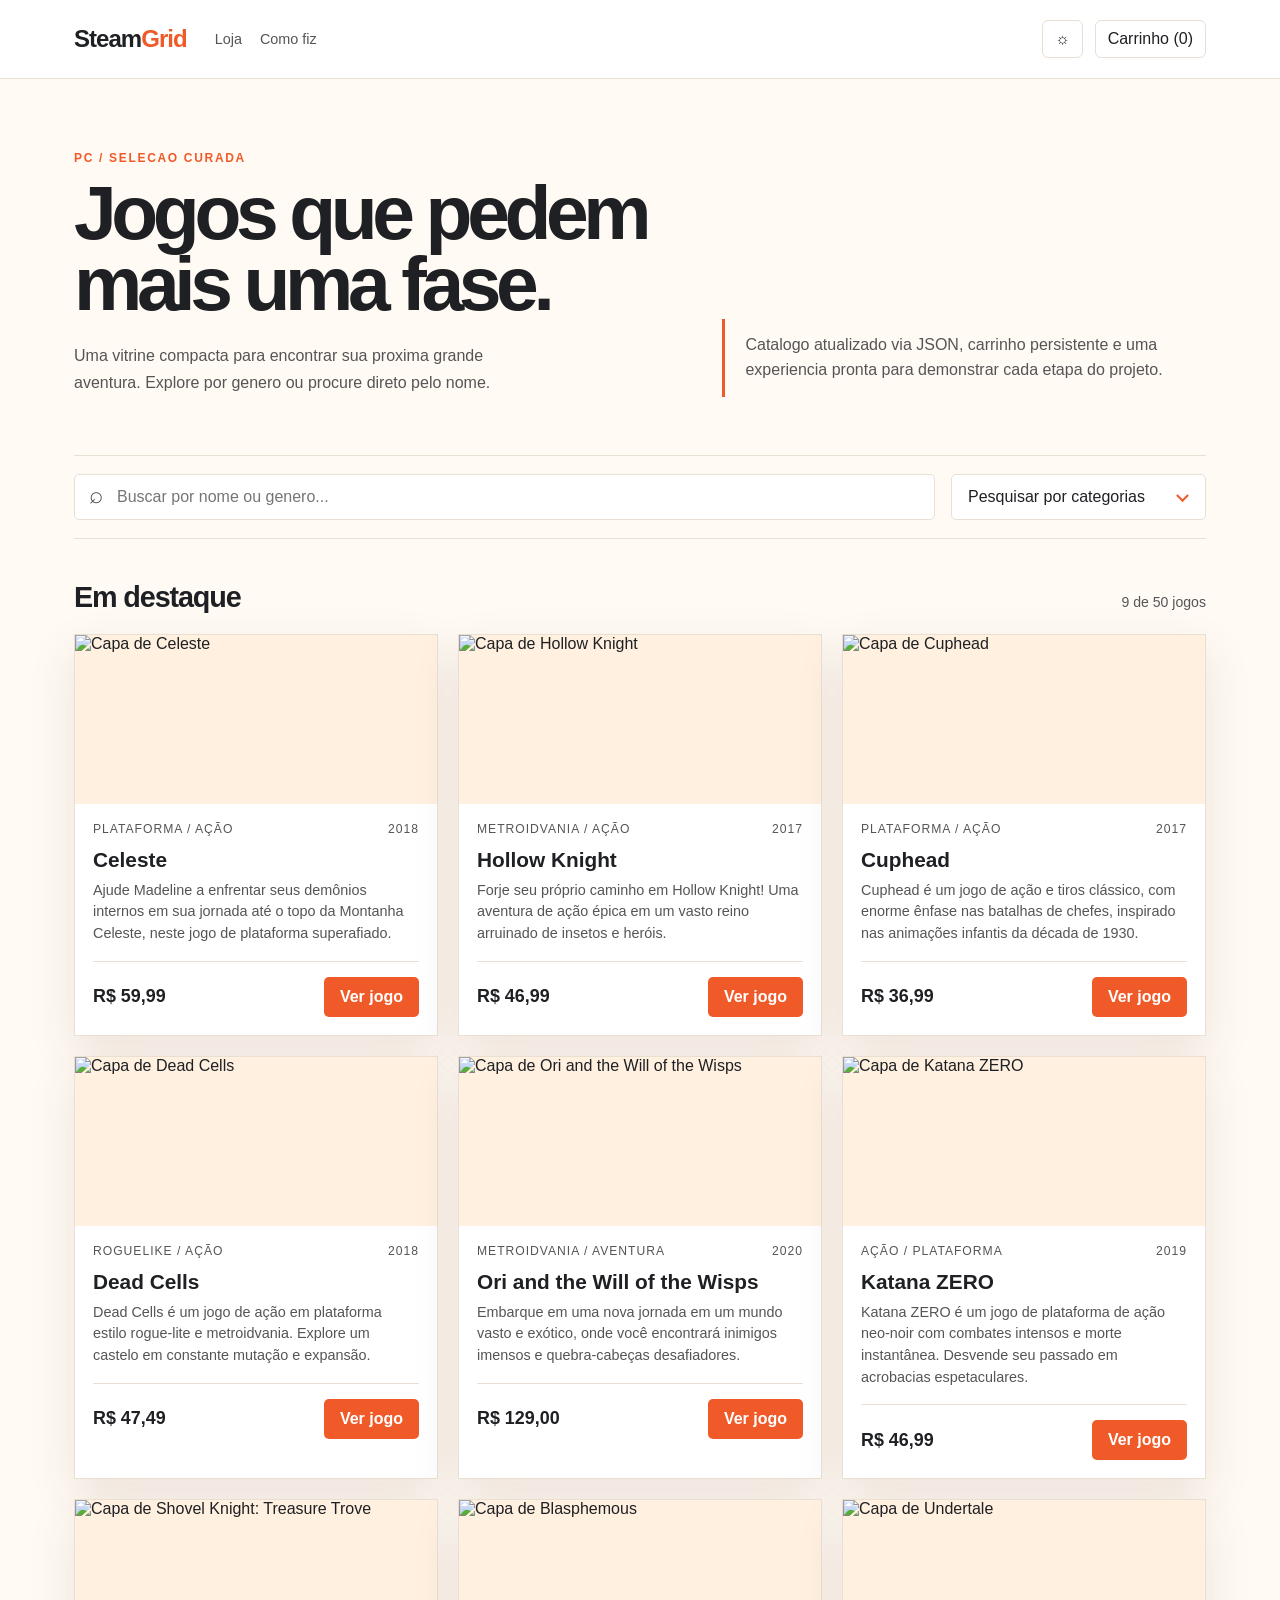
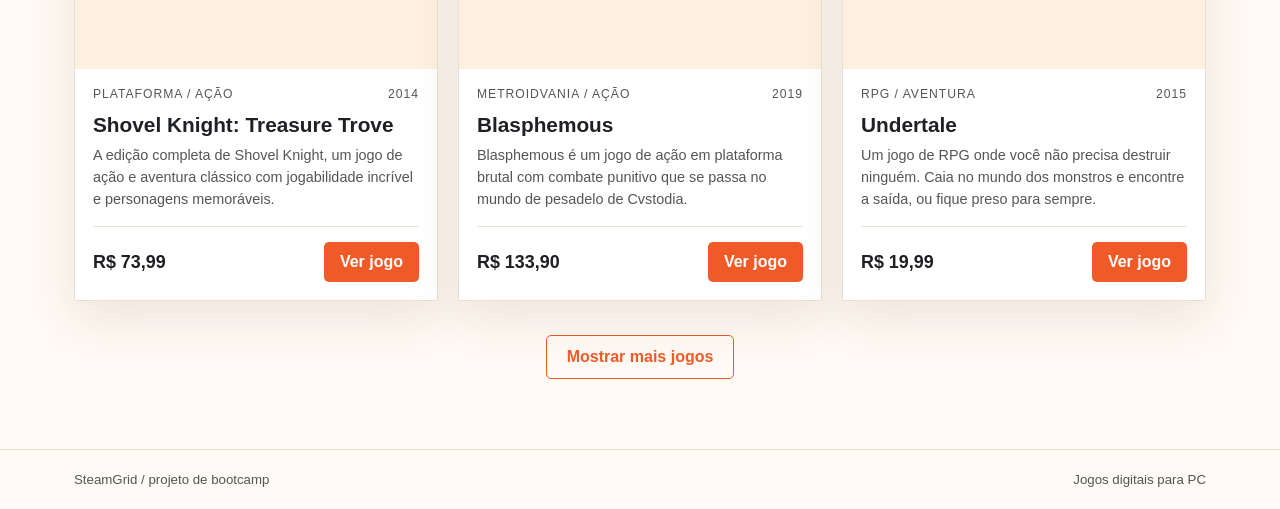
==== commit e54d41b4: "Tentando aumentar a nota no LightHouse" ====
--- a/index.html
+++ b/index.html
@@ -3,6 +3,7 @@
 <head>
   <meta charset="UTF-8">
   <meta name="viewport" content="width=device-width, initial-scale=1.0">
+  <meta name="description" content="Catálogo de jogos atualizado via JSON. Encontre os melhores títulos, preços e requisitos em nossa vitrine curada.">
   <title>SteamGrid | Jogos para PC</title>
   <link rel="stylesheet" href="style.css">
 </head>
--- a/style.css
+++ b/style.css
@@ -3,7 +3,7 @@
   --surface: #ffffff;
   --surface-muted: #fff0df;
   --text: #1e2024;
-  --muted: #6d6f75;
+  --muted: #555555;
   --line: #eadfd3;
   --accent: #f05a28;
   --accent-dark: #c73d12;
@@ -25,7 +25,7 @@
   --surface: #1b232c;
   --surface-muted: #26394a;
   --text: #edf4fa;
-  --muted: #a6b1bc;
+  --muted: #c5d0da;
   --line: #344451;
   --accent: #65b8e8;
   --accent-dark: #98d7fa;
@@ -90,7 +90,7 @@
 .product-grid { display: grid; grid-template-columns: repeat(3, 1fr); gap: 20px; padding-bottom: 70px; }
 .product-card { overflow: hidden; border: 1px solid var(--line); background: var(--surface); box-shadow: var(--shadow); transition: transform .2s ease, box-shadow .2s ease; }
 .product-card:hover { transform: translateY(-5px); box-shadow: 0 22px 50px rgba(101, 58, 28, .18); }
-.product-image { width: 100%; aspect-ratio: 460 / 215; object-fit: contain; background: var(--surface-muted); display: block; }
+.product-image { width: 100%; height: auto; aspect-ratio: 460 / 215; object-fit: cover; background: var(--surface-muted); display: block; }
 .load-more { display: block; margin: -36px auto 70px; border: 1px solid var(--accent); border-radius: 5px; background: transparent; color: var(--accent); padding: 12px 20px; font-weight: 800; }
 .load-more[hidden], .list-end-message[hidden] { display: none; }
 .load-more:hover { background: var(--accent); color: #fff; }
@@ -112,11 +112,11 @@
 .detail-info { padding-top: 2px; }
 .detail-info .back-link { display: inline-flex; margin-bottom: 22px; }
 .detail-info .eyebrow { margin-bottom: 18px; padding-top: 16px; border-top: 1px solid var(--line); }
-.detail-image { width: 100%; aspect-ratio: 460 / 215; object-fit: contain; background: var(--surface-muted); box-shadow: var(--shadow); }
+.detail-image { width: 100%; height: auto; aspect-ratio: 460 / 215; object-fit: cover; background: var(--surface-muted); box-shadow: var(--shadow); }
 .detail-gallery { display: grid; grid-template-columns: repeat(4, 1fr); gap: 10px; margin-top: 12px; }
-.gallery-thumb { min-width: 0; padding: 0; border: 2px solid transparent; background: var(--surface-muted); cursor: pointer; }
+.gallery-thumb { min-width: 0; aspect-ratio: 16 / 9; overflow: hidden; padding: 0; border: 2px solid transparent; background: var(--surface-muted); cursor: pointer; }
 .gallery-thumb.active, .gallery-thumb:hover { border-color: var(--accent); }
-.gallery-thumb img { display: block; width: 100%; aspect-ratio: 16 / 9; object-fit: cover; }
+.gallery-thumb img { display: block; width: 100%; height: 100%; aspect-ratio: auto; object-fit: cover; }
 .detail h1 { font-size: clamp(2.4rem, 5vw, 4.8rem); margin-top: 14px; }
 .detail-description { color: var(--muted); font-size: 1.08rem; line-height: 1.7; max-width: 620px; }
 .detail-price { font-size: 2rem; font-weight: 900; margin: 28px 0 18px; }
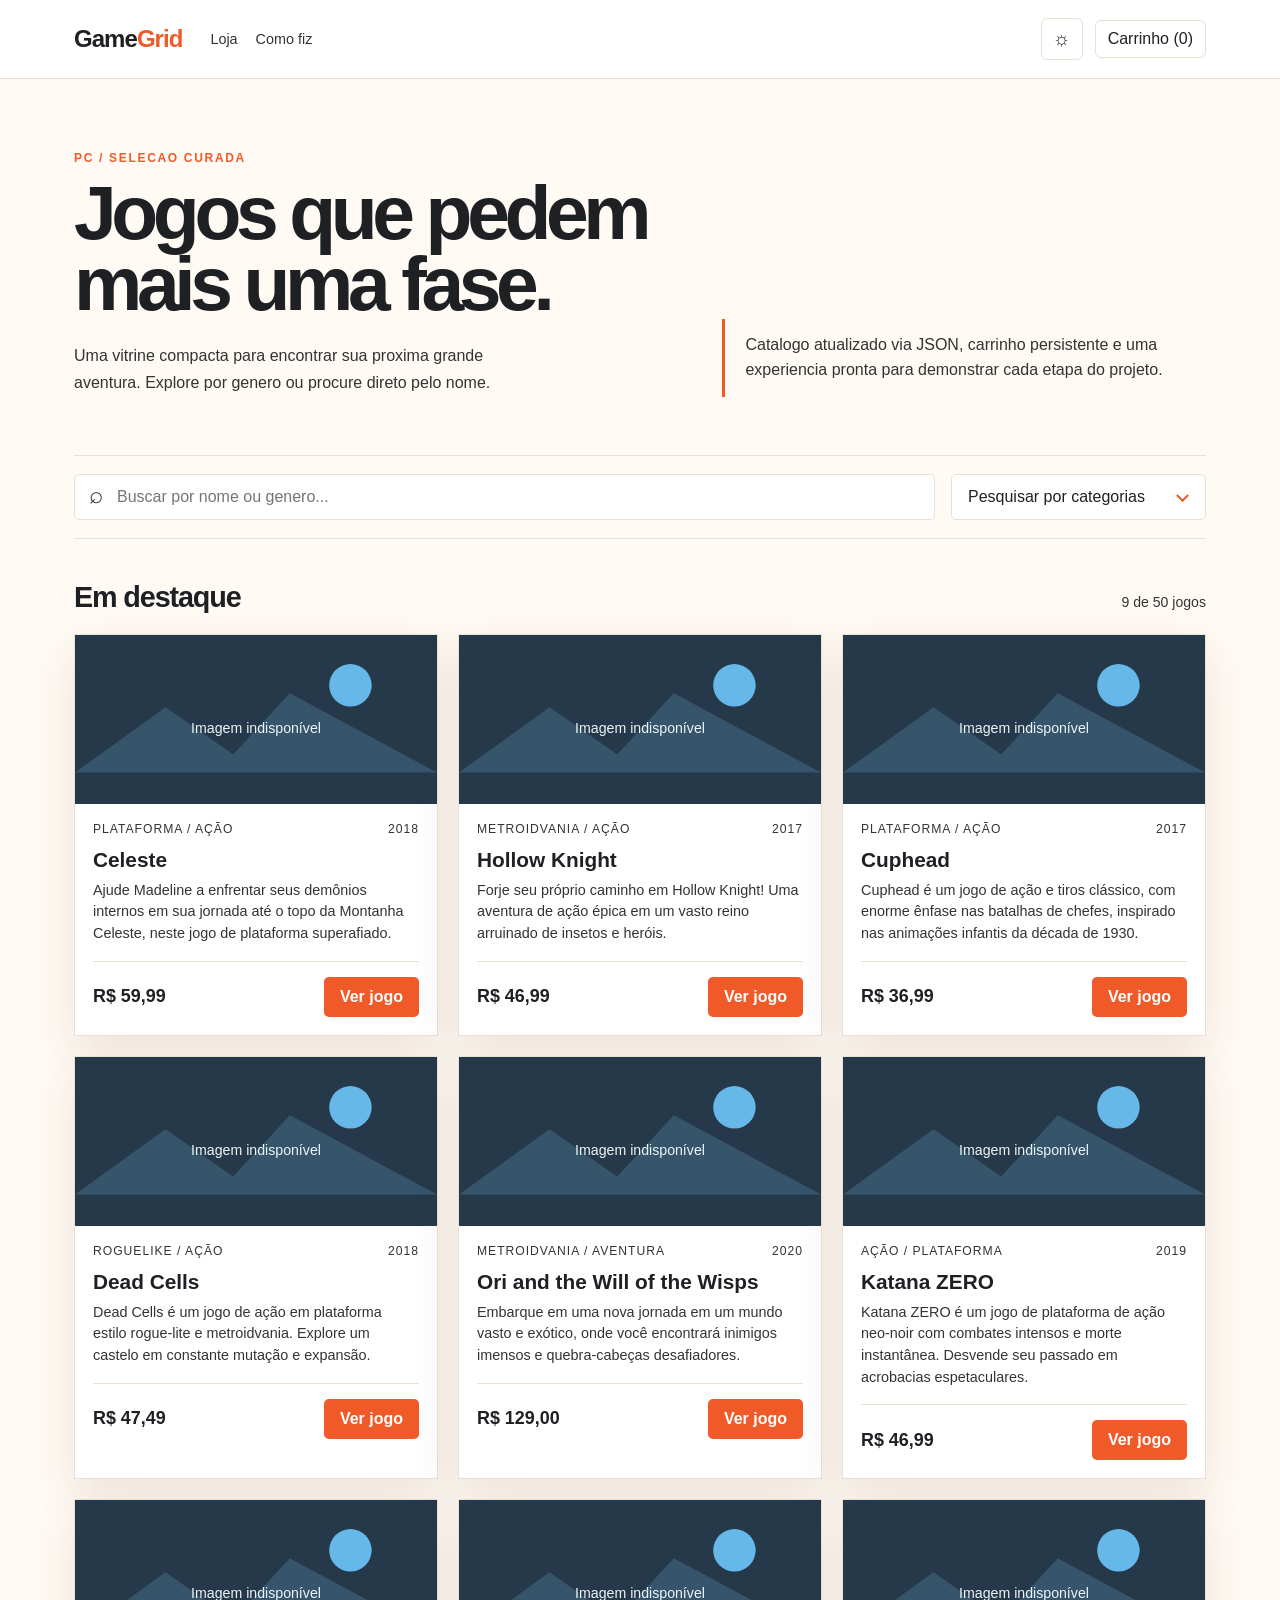
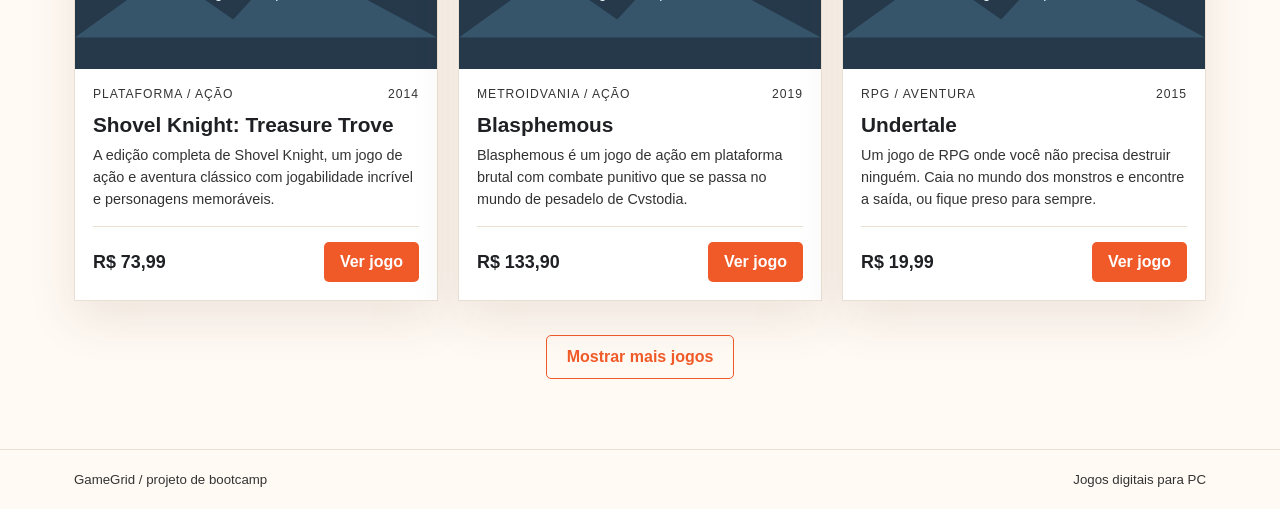
==== commit 09f5faa1: "Correção de bugs e atualizações de interface" ====
--- a/index.html
+++ b/index.html
@@ -4,13 +4,13 @@
   <meta charset="UTF-8">
   <meta name="viewport" content="width=device-width, initial-scale=1.0">
   <meta name="description" content="Catálogo de jogos atualizado via JSON. Encontre os melhores títulos, preços e requisitos em nossa vitrine curada.">
-  <title>SteamGrid | Jogos para PC</title>
+  <title>GameGrid | Jogos para PC</title>
   <link rel="stylesheet" href="style.css">
 </head>
 <body data-page="home">
   <header class="site-header">
     <div class="header-inner">
-      <a class="brand" href="index.html">Steam<span>Grid</span></a>
+      <a class="brand" href="index.html">Game<span>Grid</span></a>
       <nav class="nav-links" aria-label="Navegacao principal">
         <a href="index.html">Loja</a>
         <a href="como-fiz.html">Como fiz</a>
@@ -47,7 +47,7 @@
       <p class="list-end-message" id="list-end-message" hidden>Você chegou ao fim da lista.</p>
     </section>
   </main>
-  <footer class="site-footer"><div class="footer-inner"><span>SteamGrid / projeto de bootcamp</span><span>Jogos digitais para PC</span></div></footer>
+  <footer class="site-footer"><div class="footer-inner"><span>GameGrid / projeto de bootcamp</span><span>Jogos digitais para PC</span></div></footer>
   <script src="app.js" defer></script>
 </body>
 </html>
--- a/style.css
+++ b/style.css
@@ -3,7 +3,7 @@
   --surface: #ffffff;
   --surface-muted: #fff0df;
   --text: #1e2024;
-  --muted: #555555;
+  --muted: #333333;
   --line: #eadfd3;
   --accent: #f05a28;
   --accent-dark: #c73d12;
@@ -11,6 +11,7 @@
 }
 
 * { box-sizing: border-box; }
+main { min-height: 100vh; }
 
 body {
   margin: 0;
@@ -52,6 +53,7 @@
 .nav-links a:hover { color: var(--accent); }
 .header-actions { margin-left: auto; display: flex; align-items: center; gap: 12px; }
 .icon-button, .cart-link { border: 1px solid var(--line); background: var(--surface); color: var(--text); border-radius: 6px; padding: 9px 12px; }
+.icon-button { display: inline-grid; width: 42px; height: 42px; padding: 0; place-items: center; font-family: "Segoe UI Symbol", sans-serif; font-size: 1.2rem; line-height: 1; }
 .icon-button:hover, .cart-link:hover { border-color: var(--accent); color: var(--accent); }
 
 .hero { padding: 72px 0 42px; display: grid; grid-template-columns: 1fr .8fr; gap: 44px; align-items: end; }
@@ -91,6 +93,7 @@
 .product-card { overflow: hidden; border: 1px solid var(--line); background: var(--surface); box-shadow: var(--shadow); transition: transform .2s ease, box-shadow .2s ease; }
 .product-card:hover { transform: translateY(-5px); box-shadow: 0 22px 50px rgba(101, 58, 28, .18); }
 .product-image { width: 100%; height: auto; aspect-ratio: 460 / 215; object-fit: cover; background: var(--surface-muted); display: block; }
+.image-fallback { object-fit: cover; }
 .load-more { display: block; margin: -36px auto 70px; border: 1px solid var(--accent); border-radius: 5px; background: transparent; color: var(--accent); padding: 12px 20px; font-weight: 800; }
 .load-more[hidden], .list-end-message[hidden] { display: none; }
 .load-more:hover { background: var(--accent); color: #fff; }
@@ -153,7 +156,7 @@
 .boleto-product, .boleto-summary { display: flex; justify-content: space-between; gap: 18px; }
 .boleto-product span { overflow-wrap: anywhere; }
 .boleto-product strong, .boleto-summary strong { white-space: nowrap; }
-.boleto-summary { padding-top: 14px; }
+.boleto-summary { display: grid; gap: 8px; padding-top: 14px; }
 .boleto-summary p { margin: 0; color: var(--muted); }
 .qr-code { position: relative; isolation: isolate; width: 184px; height: 184px; margin: 0 auto; border: 10px solid #fff; background-color: #fff; background-image: repeating-linear-gradient(0deg, #111 0 5px, transparent 5px 10px), repeating-linear-gradient(90deg, transparent 0 5px, #111 5px 10px); background-size: 10px 10px; box-shadow: 0 0 0 1px #d8d8d8, inset 0 0 0 2px #111; }
 .qr-code::before, .qr-code::after, .qr-code span::before { content: ""; position: absolute; z-index: 2; width: 31px; height: 31px; border: 7px solid #111; background: #fff; box-shadow: inset 0 0 0 7px #111; }
@@ -169,6 +172,9 @@
 .secondary-button { justify-self: start; border: 1px solid var(--accent); background: transparent; color: var(--accent); border-radius: 5px; padding: 10px 14px; font-weight: 800; }
 .secondary-button:hover { background: var(--accent); color: #fff; }
 .cart-list { display: grid; gap: 12px; margin: 28px 0; }
+.cart-summary { display: grid; gap: 10px; border-top: 1px solid var(--line); padding-top: 16px; }
+.cart-summary > div:not(.cart-total) { display: flex; justify-content: space-between; gap: 18px; color: var(--muted); }
+.cart-summary p { margin: 4px 0 6px; color: var(--accent); font-size: .88rem; font-weight: 800; }
 .cart-item { display: flex; gap: 18px; align-items: center; border-bottom: 1px solid var(--line); padding: 0 0 14px; }
 .cart-item img { width: 120px; height: 76px; object-fit: cover; }
 .cart-item-main { flex: 1; }
@@ -177,8 +183,22 @@
 .remove-button { border: 0; background: none; color: var(--muted); }
 .remove-button:hover { color: var(--accent); }
 .cart-total { display: flex; justify-content: space-between; align-items: center; border-top: 2px solid var(--text); padding-top: 18px; font-size: 1.25rem; font-weight: 900; }
+.recommendations { margin-top: 68px; border-top: 1px solid var(--line); padding-top: 8px; }
+.recommendations .section-heading { padding-bottom: 18px; }
+.recommendations .section-heading span { color: var(--muted); font-size: .82rem; }
+.recommendation-grid { display: grid; grid-template-columns: repeat(2, 1fr); gap: 12px; }
+.recommendation-item { display: flex; min-width: 0; gap: 12px; border: 1px solid var(--line); background: var(--surface); padding: 10px; }
+.recommendation-item img { width: 112px; height: 58px; flex: 0 0 auto; object-fit: cover; }
+.recommendation-item > div { display: flex; min-width: 0; flex: 1; flex-direction: column; align-items: flex-start; align-self: stretch; gap: 4px; }
+.recommendation-item strong, .recommendation-item span { overflow-wrap: anywhere; }
+.recommendation-item span { color: var(--muted); font-size: .76rem; }
+.recommendation-item b { font-size: .9rem; }
+.recommendation-item .secondary-button { align-self: flex-end; margin-top: auto; padding: 7px 10px; font-size: .8rem; white-space: nowrap; }
 .success { text-align: center; padding: 80px 0; }
 .success-mark { color: var(--accent); font-size: 4rem; font-weight: 900; }
+.order-json-area { display: grid; justify-items: center; margin: 28px auto; }
+.order-json-area .secondary-button { justify-self: center; width: fit-content; max-width: 100%; text-align: center; }
+.order-json { justify-self: stretch; max-height: 420px; overflow: auto; margin: 16px 0 0; padding: 18px; border: 1px solid var(--line); background: var(--surface-muted); color: var(--text); font: .82rem/1.55 Consolas, monospace; text-align: left; white-space: pre-wrap; overflow-wrap: anywhere; }
 .video-placeholder { aspect-ratio: 16 / 9; border: 1px dashed var(--accent); display: grid; place-items: center; margin-top: 30px; color: var(--muted); background: var(--surface-muted); }
 .site-footer { border-top: 1px solid var(--line); color: var(--muted); padding: 22px 0; font-size: .83rem; }
 .footer-inner { display: flex; justify-content: space-between; gap: 20px; }
@@ -188,8 +208,12 @@
   .nav-links { order: 3; width: 100%; justify-content: space-between; }
   .hero, .detail { grid-template-columns: 1fr; gap: 22px; padding-top: 45px; }
   h1 { font-size: 3.5rem; }
+  .category-picker { flex-basis: 100%; }
+  .category-panel { position: static; width: 100%; margin-top: 10px; }
   .product-grid { grid-template-columns: 1fr; }
   .form-row { grid-template-columns: 1fr; gap: 16px; }
+  .recommendation-grid { grid-template-columns: 1fr; }
+  .recommendation-item img { width: 104px; }
   .section-heading { padding-top: 32px; }
   .footer-inner { flex-direction: column; }
 }
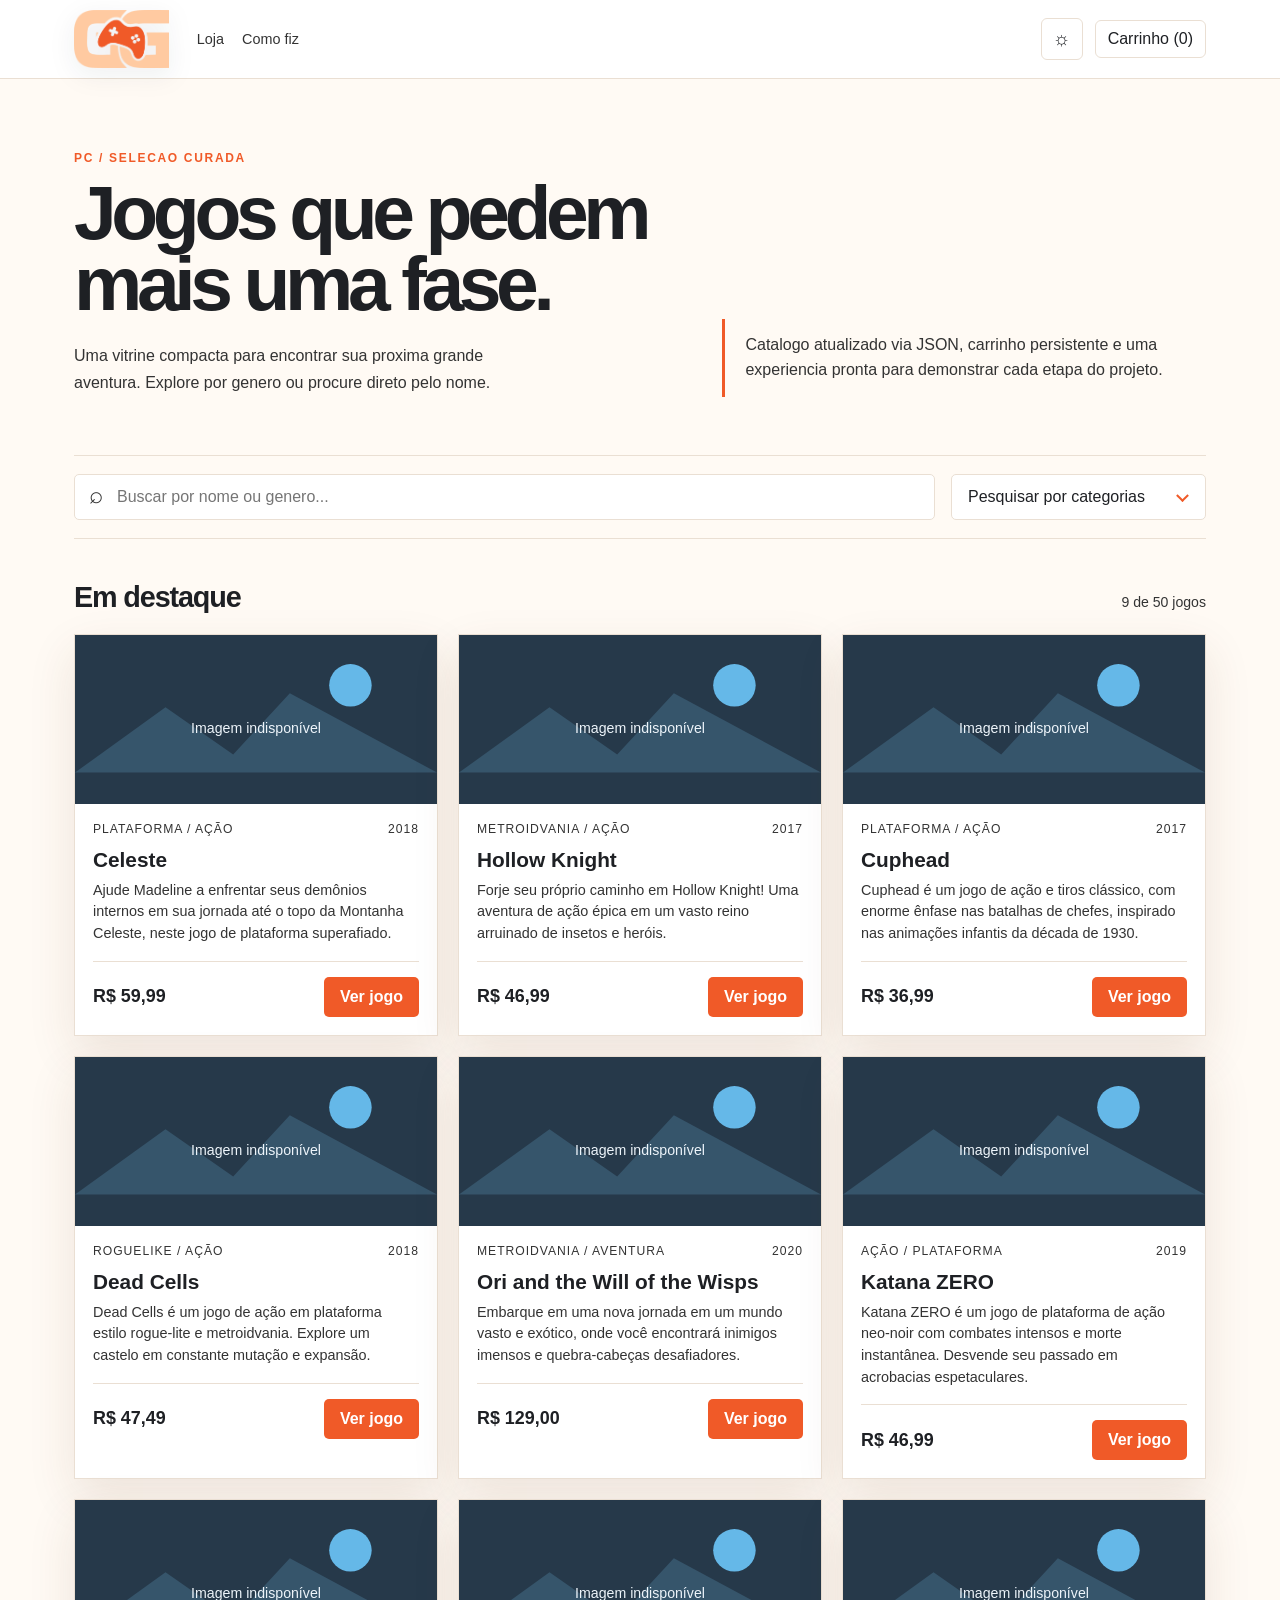
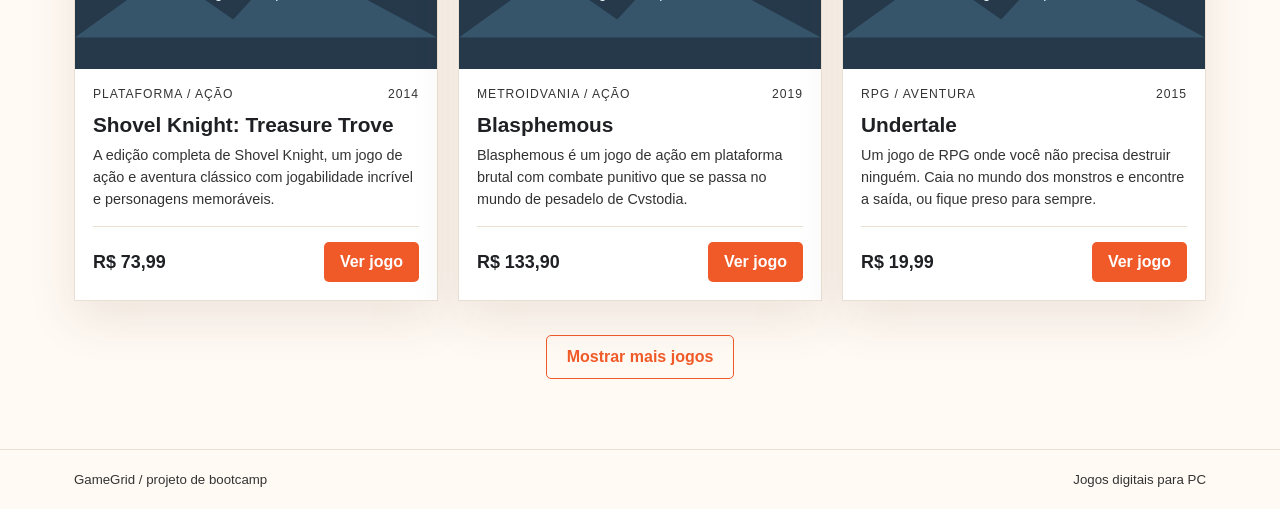
==== commit 67b1d38a: "Logo adicionada a loja" ====
--- a/index.html
+++ b/index.html
@@ -10,7 +10,9 @@
 <body data-page="home">
   <header class="site-header">
     <div class="header-inner">
-      <a class="brand" href="index.html">Game<span>Grid</span></a>
+      <a class="brand" href="index.html" aria-label="GameGrid home">
+        <img class="brand-logo" src="GameGridClaro.png" alt="GameGrid" width="290" height="120">
+      </a>
       <nav class="nav-links" aria-label="Navegacao principal">
         <a href="index.html">Loja</a>
         <a href="como-fiz.html">Como fiz</a>
--- a/style.css
+++ b/style.css
@@ -47,8 +47,8 @@
 
 .header-inner, main, .footer-inner { max-width: 1180px; margin: 0 auto; padding-left: 24px; padding-right: 24px; }
 .header-inner { min-height: 78px; display: flex; align-items: center; gap: 28px; }
-.brand { font-size: 1.5rem; font-weight: 900; letter-spacing: -.04em; }
-.brand span { color: var(--accent); }
+.brand { display: inline-flex; align-items: center; justify-content: center; }
+.brand-logo { display: block; height: 58px; width: auto; max-width: 300px; object-fit: contain; filter: drop-shadow(0 7px 12px rgba(14, 23, 32, 0.08)); }
 .nav-links { display: flex; gap: 18px; color: var(--muted); font-size: .9rem; }
 .nav-links a:hover { color: var(--accent); }
 .header-actions { margin-left: auto; display: flex; align-items: center; gap: 12px; }
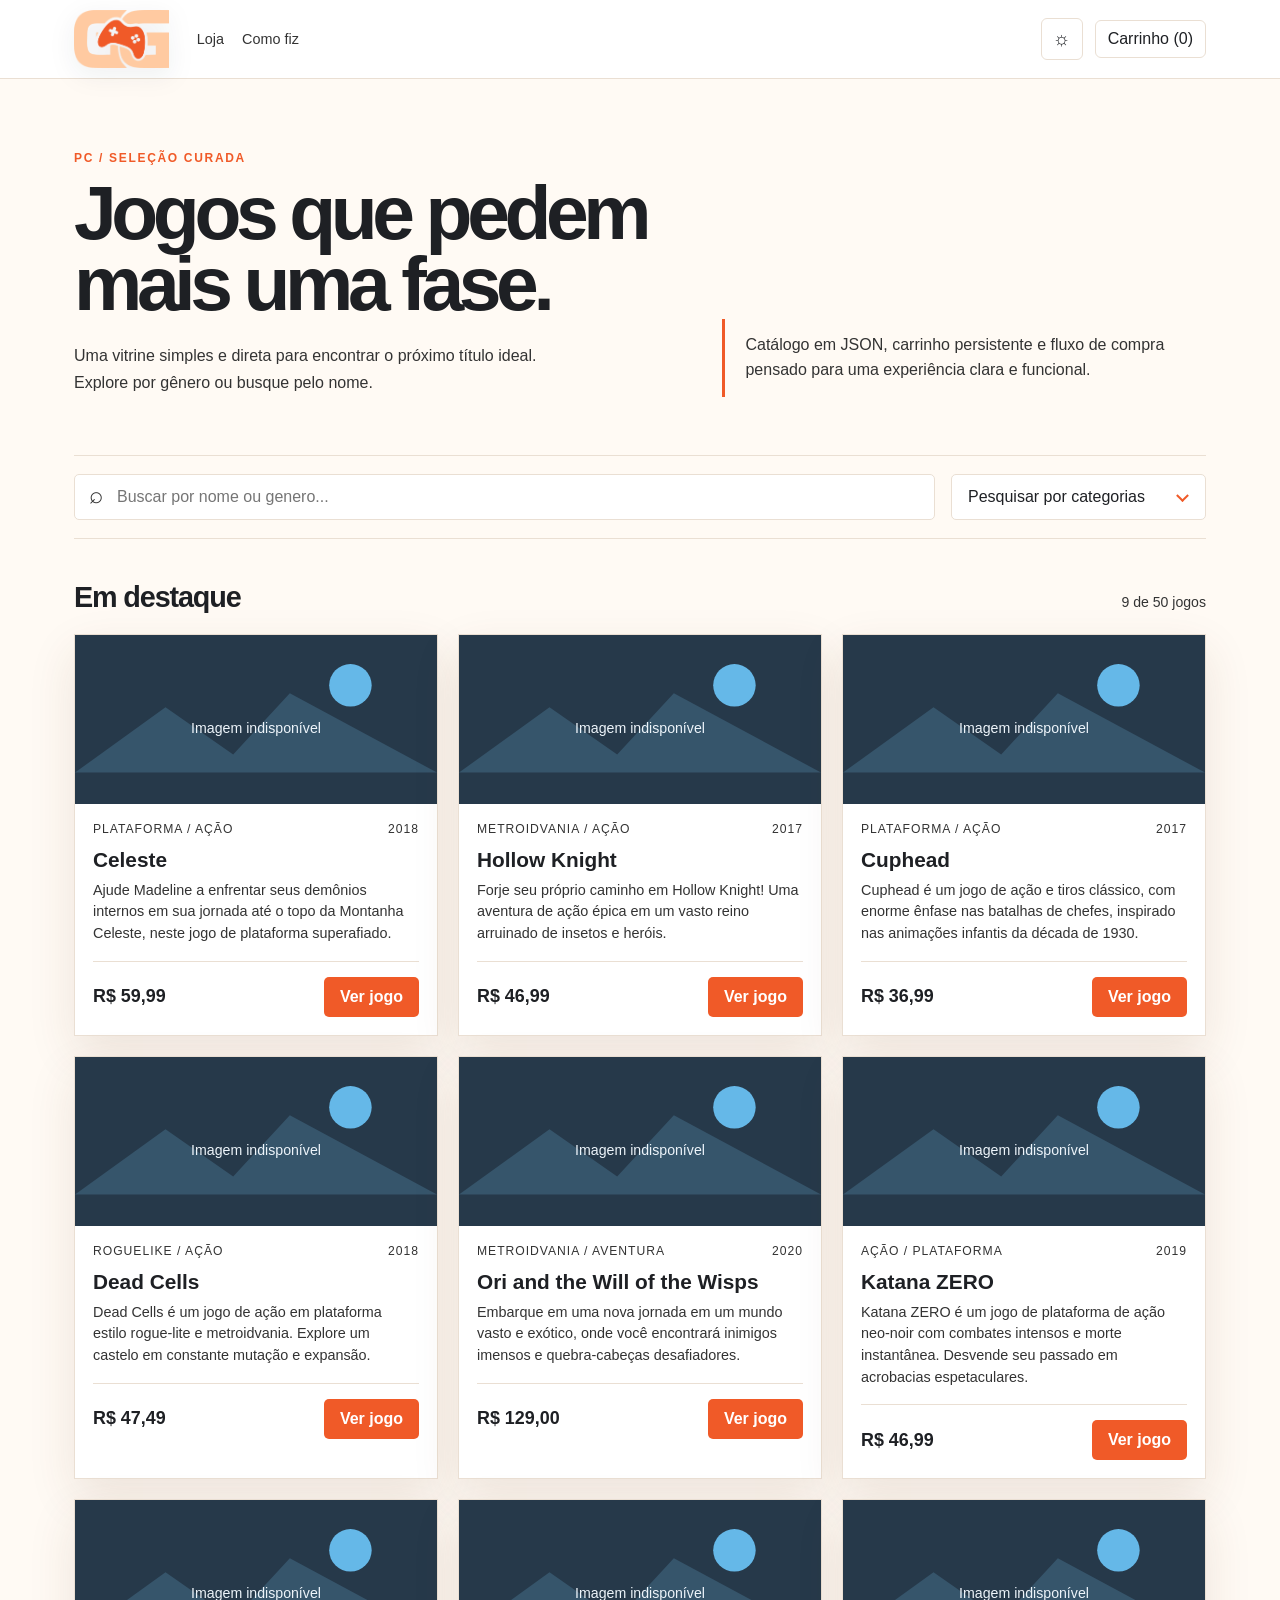
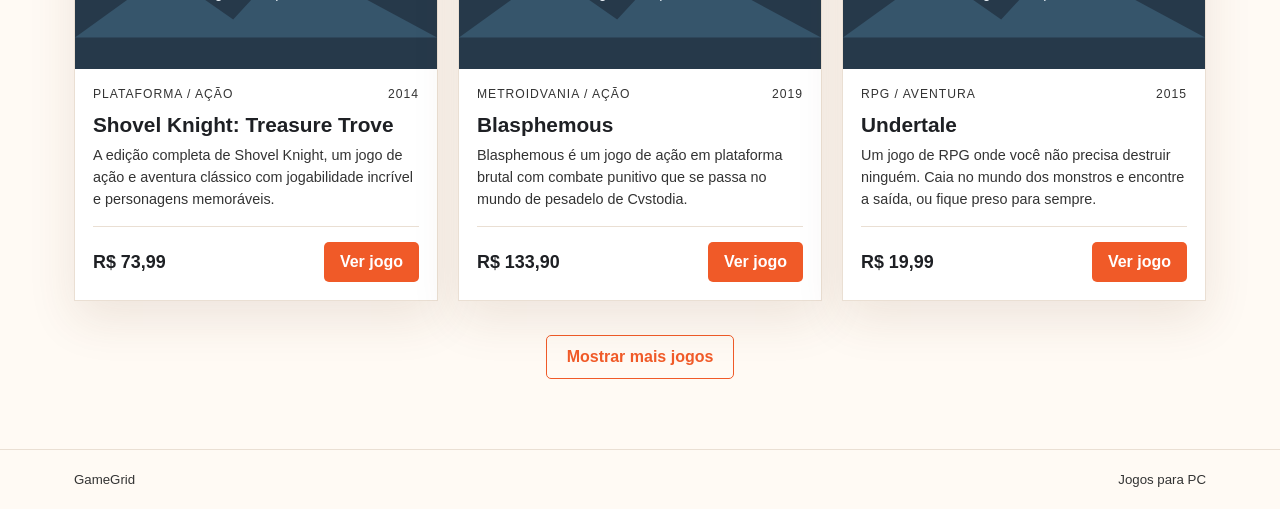
==== commit b846c663: "Tornando o HTML mais legivel e fazendo o jogo sumir da loja depois de comprado" ====
--- a/index.html
+++ b/index.html
@@ -3,7 +3,7 @@
 <head>
   <meta charset="UTF-8">
   <meta name="viewport" content="width=device-width, initial-scale=1.0">
-  <meta name="description" content="Catálogo de jogos atualizado via JSON. Encontre os melhores títulos, preços e requisitos em nossa vitrine curada.">
+  <meta name="description" content="Loja de jogos para PC com seleção curada, busca por categoria e fluxo de compra em uma experiência simples.">
   <title>GameGrid | Jogos para PC</title>
   <link rel="stylesheet" href="style.css">
 </head>
@@ -26,11 +26,11 @@
   <main>
     <section class="hero">
       <div>
-        <p class="eyebrow">PC / selecao curada</p>
+        <p class="eyebrow">PC / seleção curada</p>
         <h1>Jogos que pedem mais uma fase.</h1>
-        <p class="hero-copy">Uma vitrine compacta para encontrar sua proxima grande aventura. Explore por genero ou procure direto pelo nome.</p>
+        <p class="hero-copy">Uma vitrine simples e direta para encontrar o próximo título ideal. Explore por gênero ou busque pelo nome.</p>
       </div>
-      <p class="hero-note">Catalogo atualizado via JSON, carrinho persistente e uma experiencia pronta para demonstrar cada etapa do projeto.</p>
+      <p class="hero-note">Catálogo em JSON, carrinho persistente e fluxo de compra pensado para uma experiência clara e funcional.</p>
     </section>
     <section class="toolbar" aria-label="Filtros de produtos">
       <div class="search"><input id="search-input" type="search" placeholder="Buscar por nome ou genero..." aria-label="Buscar jogos"></div>
@@ -49,7 +49,7 @@
       <p class="list-end-message" id="list-end-message" hidden>Você chegou ao fim da lista.</p>
     </section>
   </main>
-  <footer class="site-footer"><div class="footer-inner"><span>GameGrid / projeto de bootcamp</span><span>Jogos digitais para PC</span></div></footer>
+  <footer class="site-footer"><div class="footer-inner"><span>GameGrid</span><span>Jogos para PC</span></div></footer>
   <script src="app.js" defer></script>
 </body>
 </html>
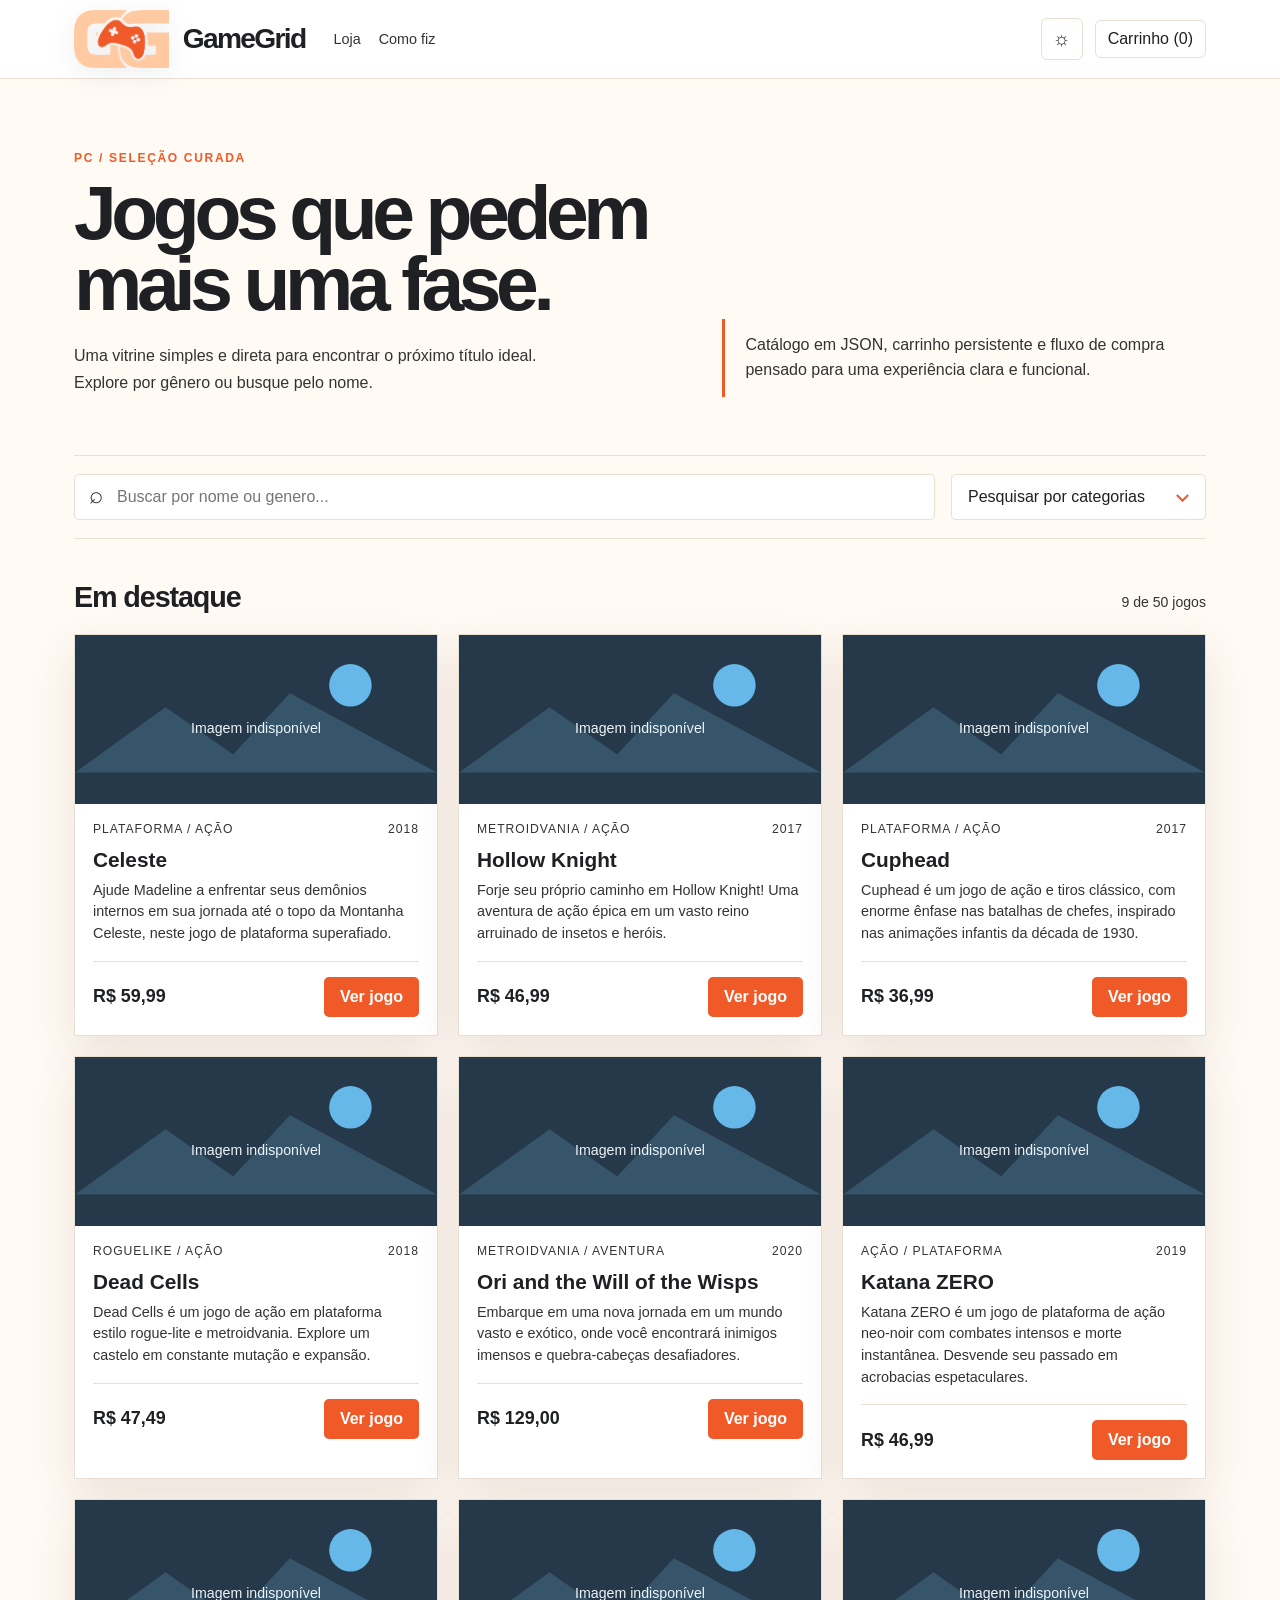
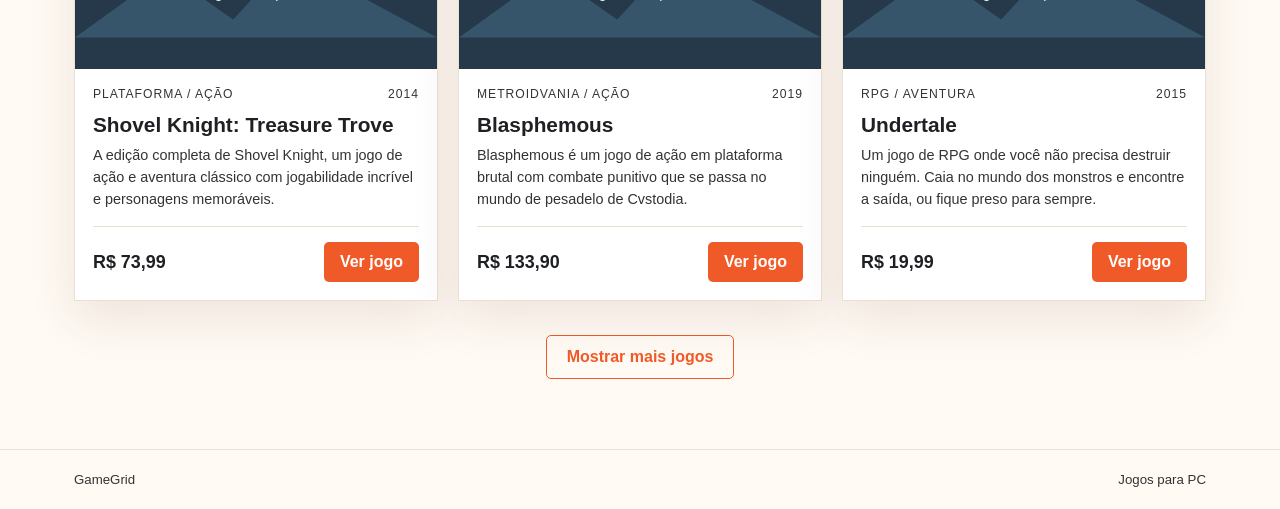
==== commit 4396c37f: "Agora quando o jogo é comprado ele saí da pagina incial" ====
--- a/index.html
+++ b/index.html
@@ -12,6 +12,7 @@
     <div class="header-inner">
       <a class="brand" href="index.html" aria-label="GameGrid home">
         <img class="brand-logo" src="GameGridClaro.png" alt="GameGrid" width="290" height="120">
+        <span class="brand-name">GameGrid</span>
       </a>
       <nav class="nav-links" aria-label="Navegacao principal">
         <a href="index.html">Loja</a>
--- a/style.css
+++ b/style.css
@@ -47,8 +47,16 @@
 
 .header-inner, main, .footer-inner { max-width: 1180px; margin: 0 auto; padding-left: 24px; padding-right: 24px; }
 .header-inner { min-height: 78px; display: flex; align-items: center; gap: 28px; }
-.brand { display: inline-flex; align-items: center; justify-content: center; }
+.brand { display: inline-flex; align-items: center; justify-content: center; gap: 14px; }
 .brand-logo { display: block; height: 58px; width: auto; max-width: 300px; object-fit: contain; filter: drop-shadow(0 7px 12px rgba(14, 23, 32, 0.08)); }
+.brand-name {
+  font-size: clamp(1.6rem, 2.2vw, 2.2rem);
+  font-weight: 900;
+  letter-spacing: -.06em;
+  color: var(--text);
+  text-transform: none;
+  line-height: 1;
+}
 .nav-links { display: flex; gap: 18px; color: var(--muted); font-size: .9rem; }
 .nav-links a:hover { color: var(--accent); }
 .header-actions { margin-left: auto; display: flex; align-items: center; gap: 12px; }
@@ -92,7 +100,47 @@
 .product-grid { display: grid; grid-template-columns: repeat(3, 1fr); gap: 20px; padding-bottom: 70px; }
 .product-card { overflow: hidden; border: 1px solid var(--line); background: var(--surface); box-shadow: var(--shadow); transition: transform .2s ease, box-shadow .2s ease; }
 .product-card:hover { transform: translateY(-5px); box-shadow: 0 22px 50px rgba(101, 58, 28, .18); }
+.product-card.sold-out { opacity: .82; filter: saturate(.7); }
+.product-card-top { position: relative; }
 .product-image { width: 100%; height: auto; aspect-ratio: 460 / 215; object-fit: cover; background: var(--surface-muted); display: block; }
+.image-fallback { object-fit: cover; }
+.sold-badge, .sold-status, .detail-sold-tag, .detail-sold-status {
+  display: inline-flex;
+  align-items: center;
+  justify-content: center;
+  border-radius: 999px;
+  font-size: .72rem;
+  font-weight: 800;
+  letter-spacing: .08em;
+  text-transform: uppercase;
+}
+.sold-badge {
+  position: absolute;
+  right: 12px;
+  top: 12px;
+  background: rgba(17, 17, 17, .8);
+  color: #fff;
+  padding: 7px 10px;
+}
+.sold-status {
+  background: rgba(240, 90, 40, .12);
+  color: var(--accent-dark);
+  padding: 7px 10px;
+}
+.detail-sold-tag {
+  margin-left: 10px;
+  background: rgba(240, 90, 40, .12);
+  color: var(--accent-dark);
+  padding: 7px 12px;
+  vertical-align: middle;
+}
+.detail-sold-status {
+  margin-bottom: 18px;
+  padding: 10px 14px;
+  background: rgba(240, 90, 40, .08);
+  color: var(--accent-dark);
+  width: fit-content;
+}
 .image-fallback { object-fit: cover; }
 .load-more { display: block; margin: -36px auto 70px; border: 1px solid var(--accent); border-radius: 5px; background: transparent; color: var(--accent); padding: 12px 20px; font-weight: 800; }
 .load-more[hidden], .list-end-message[hidden] { display: none; }
